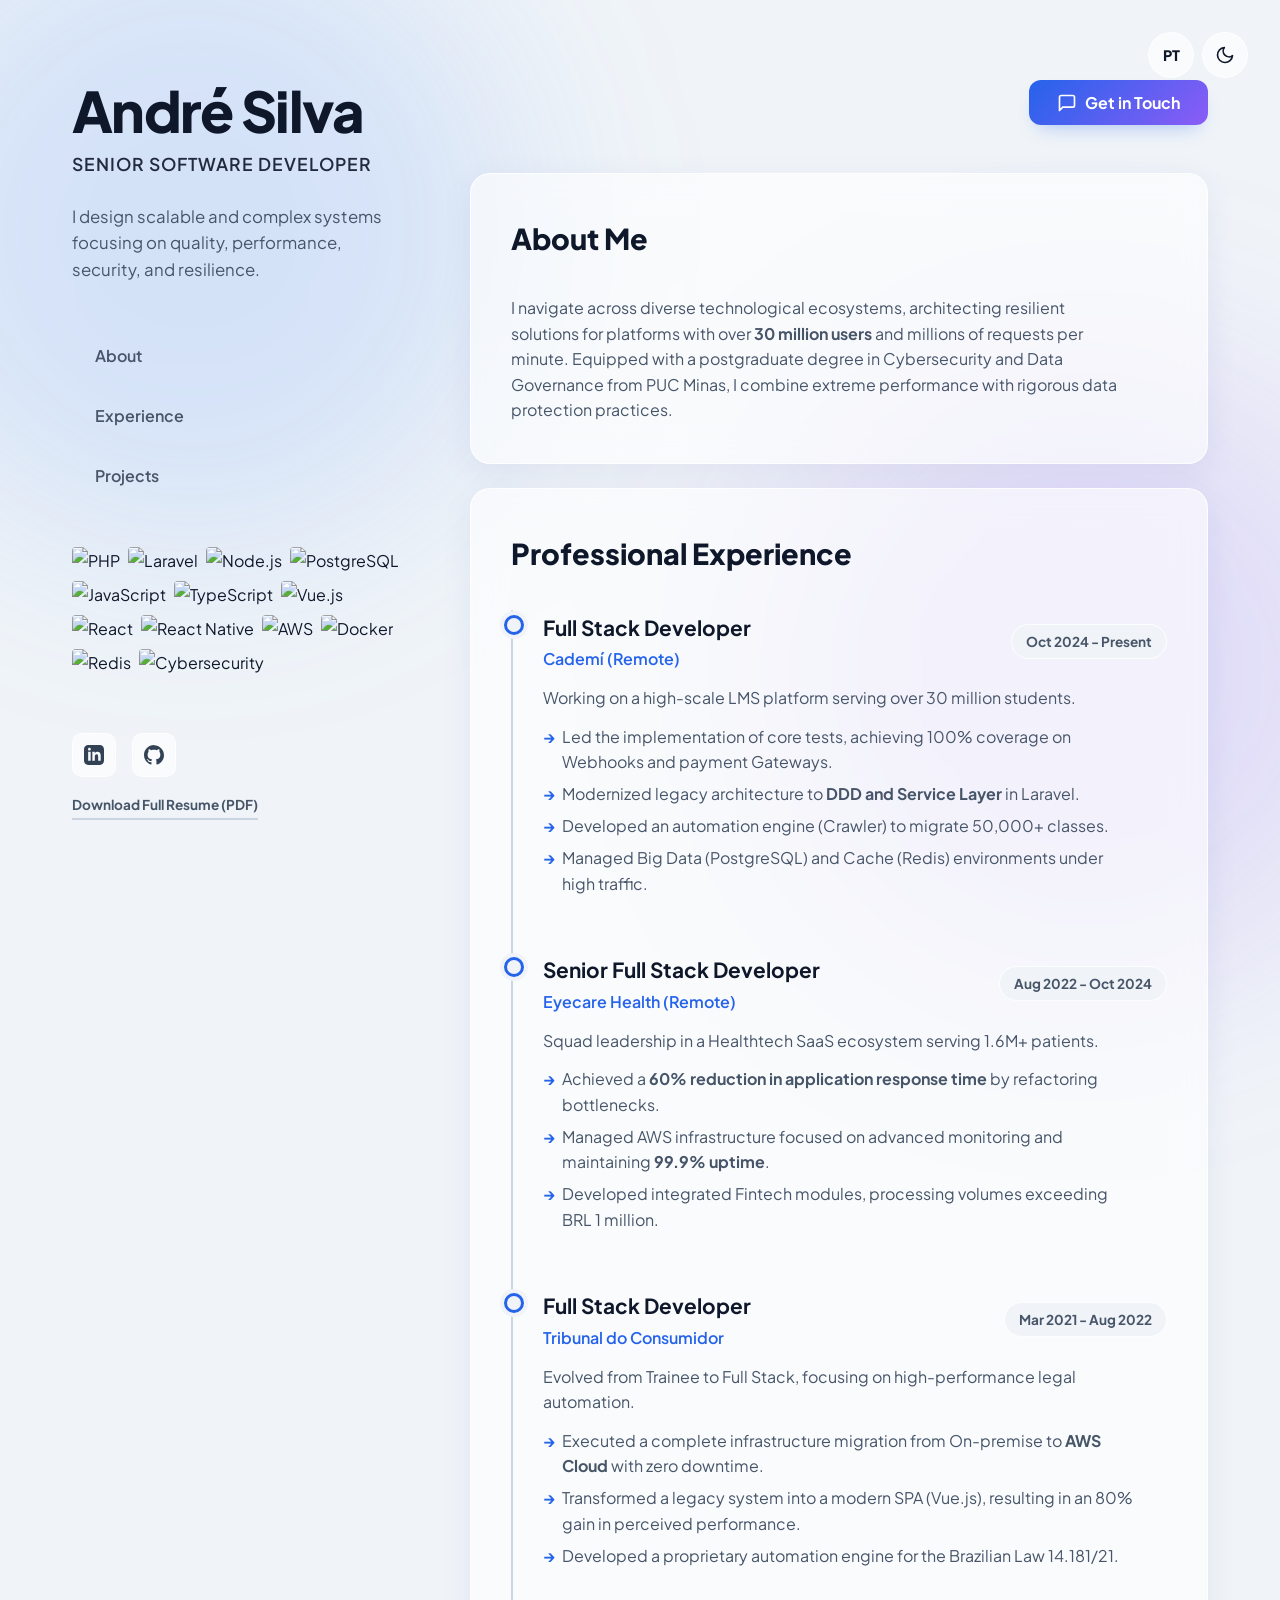
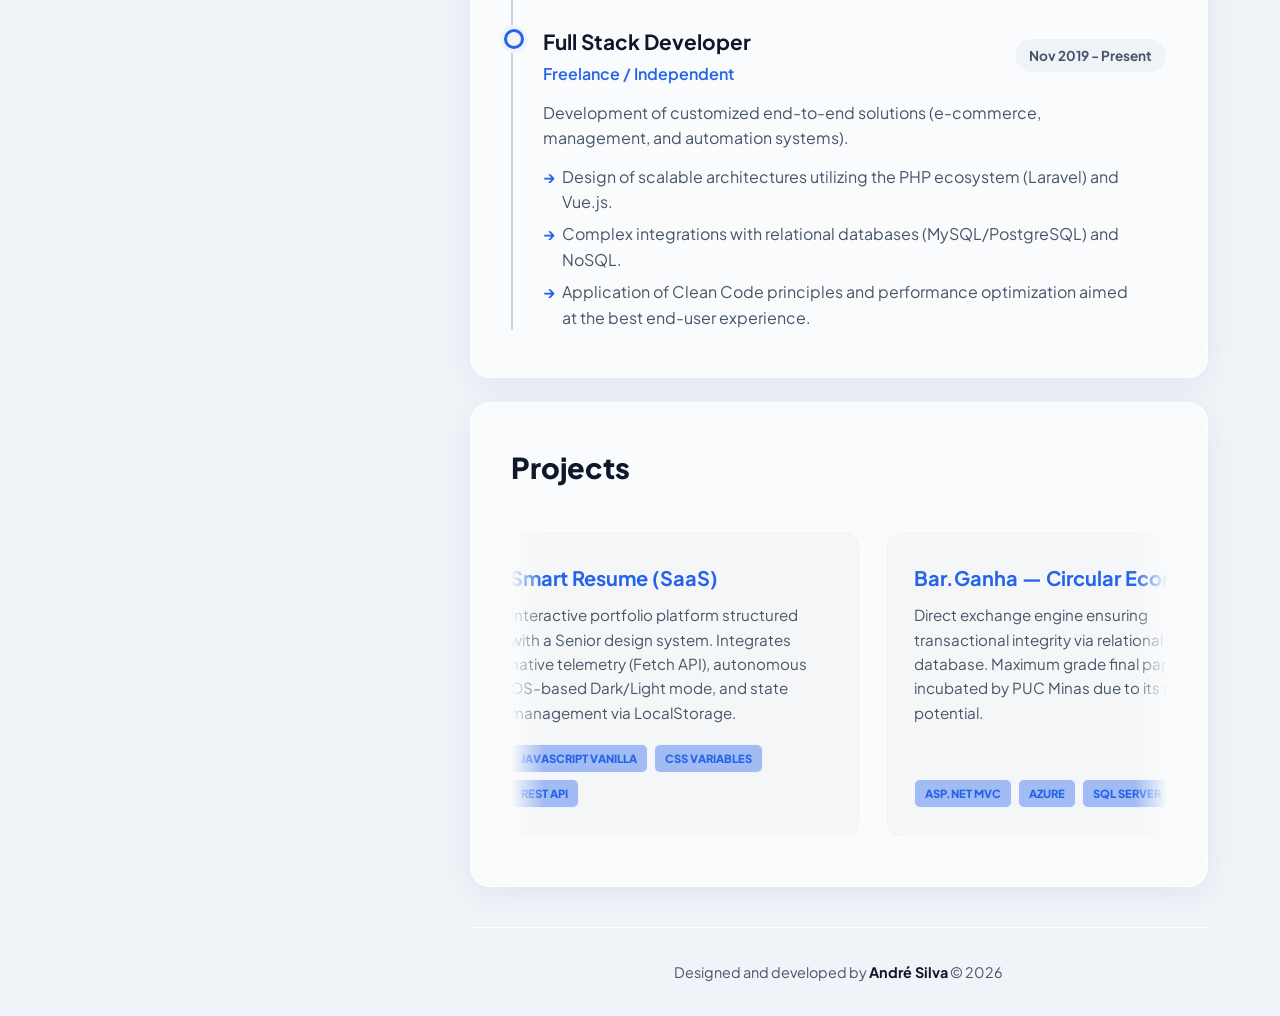
==== en/index.html @ f06012c0 "fix: corrigindo modal para ser mais direto, modificando api e js" ====
<!DOCTYPE html>
<html lang="en">
<head>
    <meta charset="UTF-8">
    <meta name="viewport" content="width=device-width, initial-scale=1.0">
    <title>André Silva | Senior Software Engineer</title>
    
    <script>
        let localTheme = localStorage.getItem('theme');
        let sysTheme = window.matchMedia('(prefers-color-scheme: dark)').matches ? 'dark' : 'light';
        let currentTheme = localTheme || sysTheme;
        document.documentElement.setAttribute('data-theme', currentTheme);
    </script>

    <meta name="theme-color" content="#f0f4f8" media="(prefers-color-scheme: light)">
    <meta name="theme-color" content="#020617" media="(prefers-color-scheme: dark)">
    <meta name="color-scheme" content="light dark">

    <link rel="preconnect" href="https://fonts.googleapis.com">
    <link rel="preconnect" href="https://fonts.gstatic.com" crossorigin>
    <link href="https://fonts.googleapis.com/css2?family=Plus+Jakarta+Sans:wght@400;500;600;700;800&display=swap" rel="stylesheet">
    
    <link rel="stylesheet" href="../style.css"></head>
<body>

    <div class="fixed-actions">
        <a href="../" class="action-btn" title="View in Portuguese">PT</a>
        
        <button class="action-btn theme-toggle" id="theme-toggle" title="Toggle Theme">
            <svg id="icon-sun" style="display: none;" viewBox="0 0 24 24"><circle cx="12" cy="12" r="5"></circle><line x1="12" y1="1" x2="12" y2="3"></line><line x1="12" y1="21" x2="12" y2="23"></line><line x1="4.22" y1="4.22" x2="5.64" y2="5.64"></line><line x1="18.36" y1="18.36" x2="19.78" y2="19.78"></line><line x1="1" y1="12" x2="3" y2="12"></line><line x1="21" y1="12" x2="23" y2="12"></line><line x1="4.22" y1="19.78" x2="5.64" y2="18.36"></line><line x1="18.36" y1="5.64" x2="19.78" y2="4.22"></line></svg>
            <svg id="icon-moon" style="display: none;" viewBox="0 0 24 24"><path d="M21 12.79A9 9 0 1 1 11.21 3 7 7 0 0 0 21 12.79z"></path></svg>
        </button>
    </div>

    <div class="container">
        
        <aside class="sidebar">
            <div>
                <h1 class="hero-title">André Silva</h1>
                <div class="hero-subtitle">Senior Software Developer</div>
                <p class="hero-desc">I design scalable and complex systems focusing on quality, performance, security, and resilience.</p>
                
                <nav class="nav-menu">
                    <ul>
                        <li><a href="#about" class="active">About</a></li>
                        <li><a href="#experience">Experience</a></li>
                        <li><a href="#projects">Projects</a></li>
                    </ul>
                </nav>

                <div class="badges-container">
                    <img src="https://img.shields.io/badge/PHP-777BB4?style=for-the-badge&logo=php&logoColor=white" alt="PHP" />
                    <img src="https://img.shields.io/badge/Laravel-FF2D20?style=for-the-badge&logo=laravel&logoColor=white" alt="Laravel" />
                    <img src="https://img.shields.io/badge/Node.js-339933?style=for-the-badge&logo=nodedotjs&logoColor=white" alt="Node.js" />
                    <img src="https://img.shields.io/badge/PostgreSQL-4169E1?style=for-the-badge&logo=postgresql&logoColor=white" alt="PostgreSQL" />
                    <img src="https://img.shields.io/badge/JavaScript-F7DF1E?style=for-the-badge&logo=javascript&logoColor=black" alt="JavaScript" />
                    <img src="https://img.shields.io/badge/TypeScript-3178C6?style=for-the-badge&logo=typescript&logoColor=white" alt="TypeScript" />
                    <img src="https://img.shields.io/badge/Vue.js-4FC08D?style=for-the-badge&logo=vuedotjs&logoColor=white" alt="Vue.js" />
                    <img src="https://img.shields.io/badge/React-61DAFB?style=for-the-badge&logo=react&logoColor=black" alt="React" />
                    <img src="https://img.shields.io/badge/React_Native-61DAFB?style=for-the-badge&logo=react&logoColor=black" alt="React Native" />
                    <img src="https://img.shields.io/badge/AWS-232F3E?style=for-the-badge&logo=amazon-aws&logoColor=white" alt="AWS" />
                    <img src="https://img.shields.io/badge/Docker-2496ED?style=for-the-badge&logo=docker&logoColor=white" alt="Docker" />
                    <img src="https://img.shields.io/badge/Redis-DC382D?style=for-the-badge&logo=redis&logoColor=white" alt="Redis" />
                    <img src="https://img.shields.io/badge/Cybersecurity-000000?style=for-the-badge&logo=strapi&logoColor=white" alt="Cybersecurity" />
                </div>
            </div>

            <div class="social-container">
                <div class="social-links">
                    <a href="https://linkedin.com/in/andre1753" class="social-btn" target="_blank" title="LinkedIn">
                        <svg viewBox="0 0 24 24"><path d="M19 0h-14c-2.761 0-5 2.239-5 5v14c0 2.761 2.239 5 5 5h14c2.762 0 5-2.239 5-5v-14c0-2.761-2.238-5-5-5zm-11 19h-3v-11h3v11zm-1.5-12.268c-.966 0-1.75-.79-1.75-1.764s.784-1.764 1.75-1.764 1.75.79 1.75 1.764-.783 1.764-1.75 1.764zm13.5 12.268h-3v-5.604c0-3.368-4-3.113-4 0v5.604h-3v-11h3v1.765c1.396-2.586 7-2.777 7 2.476v6.759z"/></svg>
                    </a>
                    <a href="https://github.com/Andre1753" class="social-btn" target="_blank" title="GitHub">
                        <svg viewBox="0 0 24 24"><path d="M12 0c-6.626 0-12 5.373-12 12 0 5.302 3.438 9.8 8.207 11.387.599.111.793-.261.793-.577v-2.234c-3.338.726-4.033-1.416-4.033-1.416-.546-1.387-1.333-1.756-1.333-1.756-1.089-.745.083-.729.083-.729 1.205.084 1.839 1.237 1.839 1.237 1.07 1.834 2.807 1.304 3.492.997.107-.775.418-1.305.76-1.604-2.665-.3-5.466-1.332-5.466-5.93 0-1.31.469-2.381 1.236-3.221-.124-.303-.535-1.524.117-3.176 0 0 1.008-.322 3.3 1.23.96-.267 1.98-.399 3-.405 1.02.006 2.04.138 3 .405 2.28-1.552 3.285-1.23 3.285-1.23.645 1.653.24 2.873.12 3.176.765.84 1.23 1.91 1.23 3.22 0 4.61-2.805 5.625-5.475 5.92.42.36.81 1.096.81 2.22 0 1.606-.015 2.896-.015 3.286 0 .315.21.69.825.57C20.565 22.092 24 17.592 24 12.297c0-6.627-5.373-12-12-12"/></svg>
                    </a>
                </div>
                <a href="#" class="btn-cv-secondary" download>Download Full Resume (PDF)</a>
            </div>
        </aside>

        <main class="main-content">
            
            <div class="top-cta">
                <button class="btn-glow" onclick="openModal()">
                    <svg width="20" height="20" viewBox="0 0 24 24" fill="none" stroke="currentColor" stroke-width="2" stroke-linecap="round" stroke-linejoin="round"><path d="M21 15a2 2 0 0 1-2 2H7l-4 4V5a2 2 0 0 1 2-2h14a2 2 0 0 1 2 2z"></path></svg>
                    <span class="btn-text">Get in Touch</span>
                </button>
            </div>

            <section id="about">
                <div class="glass-panel">
                    <h2 class="section-header">About Me</h2>
                    <p class="job-desc">I navigate across diverse technological ecosystems, architecting resilient solutions for platforms with over <strong>30 million users</strong> and millions of requests per minute. Equipped with a postgraduate degree in Cybersecurity and Data Governance from PUC Minas, I combine extreme performance with rigorous data protection practices.</p>
                </div>
            </section>

            <section id="experience">
                <div class="glass-panel">
                    <h2 class="section-header">Professional Experience</h2>
                    <div class="timeline">
                        <div class="timeline-item">
                            <div class="job-header">
                                <div class="job-title-group">
                                    <div class="job-title">Full Stack Developer</div>
                                    <div class="job-company">Cademí (Remote)</div>
                                </div>
                                <div class="job-date">Oct 2024 - Present</div>
                            </div>
                            <div class="job-desc">
                                Working on a high-scale LMS platform serving over 30 million students.
                                <ul>
                                    <li>Led the implementation of core tests, achieving 100% coverage on Webhooks and payment Gateways.</li>
                                    <li>Modernized legacy architecture to <strong>DDD and Service Layer</strong> in Laravel.</li>
                                    <li>Developed an automation engine (Crawler) to migrate 50,000+ classes.</li>
                                    <li>Managed Big Data (PostgreSQL) and Cache (Redis) environments under high traffic.</li>
                                </ul>
                            </div>
                        </div>

                        <div class="timeline-item">
                            <div class="job-header">
                                <div class="job-title-group">
                                    <div class="job-title">Senior Full Stack Developer</div>
                                    <div class="job-company">Eyecare Health (Remote)</div>
                                </div>
                                <div class="job-date">Aug 2022 - Oct 2024</div>
                            </div>
                            <div class="job-desc">
                                Squad leadership in a Healthtech SaaS ecosystem serving 1.6M+ patients.
                                <ul>
                                    <li>Achieved a <strong>60% reduction in application response time</strong> by refactoring bottlenecks.</li>
                                    <li>Managed AWS infrastructure focused on advanced monitoring and maintaining <strong>99.9% uptime</strong>.</li>
                                    <li>Developed integrated Fintech modules, processing volumes exceeding BRL 1 million.</li>
                                </ul>
                            </div>
                        </div>

                        <div class="timeline-item">
                            <div class="job-header">
                                <div class="job-title-group">
                                    <div class="job-title">Full Stack Developer</div>
                                    <div class="job-company">Tribunal do Consumidor</div>
                                </div>
                                <div class="job-date">Mar 2021 - Aug 2022</div>
                            </div>
                            <div class="job-desc">
                                Evolved from Trainee to Full Stack, focusing on high-performance legal automation.
                                <ul>
                                    <li>Executed a complete infrastructure migration from On-premise to <strong>AWS Cloud</strong> with zero downtime.</li>
                                    <li>Transformed a legacy system into a modern SPA (Vue.js), resulting in an 80% gain in perceived performance.</li>
                                    <li>Developed a proprietary automation engine for the Brazilian Law 14.181/21.</li>
                                </ul>
                            </div>
                        </div>

                        <div class="timeline-item">
                            <div class="job-header">
                                <div class="job-title-group">
                                    <div class="job-title">Full Stack Developer</div>
                                    <div class="job-company">Freelance / Independent</div>
                                </div>
                                <div class="job-date">Nov 2019 - Present</div>
                            </div>
                            <div class="job-desc">
                                Development of customized end-to-end solutions (e-commerce, management, and automation systems).
                                <ul>
                                    <li>Design of scalable architectures utilizing the PHP ecosystem (Laravel) and Vue.js.</li>
                                    <li>Complex integrations with relational databases (MySQL/PostgreSQL) and NoSQL.</li>
                                    <li>Application of Clean Code principles and performance optimization aimed at the best end-user experience.</li>
                                </ul>
                            </div>
                        </div>

                    </div>
                </div>
            </section>

            <section id="projects">
                <div class="glass-panel">
                    <h2 class="section-header">Projects</h2>
                    
                    <div class="carousel-container">
                        <div class="carousel-track">
                            <div class="project-card">
                                <div>
                                    <h3>Smart Resume (SaaS)</h3>
                                    <p>Interactive portfolio platform structured with a Senior design system. Integrates native telemetry (Fetch API), autonomous OS-based Dark/Light mode, and state management via LocalStorage.</p>
                                </div>
                                <div class="project-tags">
                                    <span class="tag">JavaScript Vanilla</span><span class="tag">CSS Variables</span><span class="tag">REST API</span>
                                </div>
                            </div>

                            <div class="project-card">
                                <div>
                                    <h3>Bar.Ganha — Circular Economy</h3>
                                    <p>Direct exchange engine ensuring transactional integrity via relational database. Maximum grade final paper, incubated by PUC Minas due to its market potential.</p>
                                </div>
                                <div class="project-tags">
                                    <span class="tag">ASP.NET MVC</span><span class="tag">Azure</span><span class="tag">SQL Server</span>
                                </div>
                            </div>
                            
                            <div class="project-card">
                                <div>
                                    <h3>CalorieCounter</h3>
                                    <p>Predictive biophysical calculation engine and nutritional management system built strictly on Clean Architecture principles, ensuring total logic decoupling via the Repository Pattern.</p>
                                </div>
                                <div class="project-tags">
                                    <span class="tag">Laravel</span><span class="tag">Vue.js</span><span class="tag">PostgreSQL</span>
                                </div>
                            </div>

                            <div class="project-card">
                                <div>
                                    <h3>FinImprover — Dashboards</h3>
                                    <p>Corporate solution focused on reactivity and low latency. Automates the migration of complex spreadsheet workflows into a centralized database with dynamic financial intelligence chart generation.</p>
                                </div>
                                <div class="project-tags">
                                    <span class="tag">Livewire</span><span class="tag">MySQL</span><span class="tag">Tailwind CSS</span>
                                </div>
                            </div>

                            <div class="project-card">
                                <div>
                                    <h3>Smart Resume (SaaS)</h3>
                                    <p>Interactive portfolio platform structured with a Senior design system. Integrates native telemetry (Fetch API), autonomous OS-based Dark/Light mode, and state management via LocalStorage.</p>
                                </div>
                                <div class="project-tags">
                                    <span class="tag">JavaScript Vanilla</span><span class="tag">CSS Variables</span><span class="tag">REST API</span>
                                </div>
                            </div>

                            <div class="project-card">
                                <div>
                                    <h3>Bar.Ganha — Circular Economy</h3>
                                    <p>Direct exchange engine ensuring transactional integrity via relational database. Maximum grade final paper, incubated by PUC Minas due to its market potential.</p>
                                </div>
                                <div class="project-tags">
                                    <span class="tag">ASP.NET MVC</span><span class="tag">Azure</span><span class="tag">SQL Server</span>
                                </div>
                            </div>
                            
                            <div class="project-card">
                                <div>
                                    <h3>CalorieCounter</h3>
                                    <p>Predictive biophysical calculation engine and nutritional management system built strictly on Clean Architecture principles, ensuring total logic decoupling via the Repository Pattern.</p>
                                </div>
                                <div class="project-tags">
                                    <span class="tag">Laravel</span><span class="tag">Vue.js</span><span class="tag">PostgreSQL</span>
                                </div>
                            </div>

                            <div class="project-card">
                                <div>
                                    <h3>FinImprover — Dashboards</h3>
                                    <p>Corporate solution focused on reactivity and low latency. Automates the migration of complex spreadsheet workflows into a centralized database with dynamic financial intelligence chart generation.</p>
                                </div>
                                <div class="project-tags">
                                    <span class="tag">Livewire</span><span class="tag">MySQL</span><span class="tag">Tailwind CSS</span>
                                </div>
                            </div>
                        </div>
                    </div>
                </div>
            </section>

            <footer class="site-footer">
                <p>Designed and developed by <strong>André Silva</strong> &copy; <span id="year"></span></p>
            </footer>

        </main>
    </div>

    <div id="contact-modal" class="modal">
        <div class="modal-content">
            <span class="close-btn" onclick="closeModal()">&times;</span>
            <div id="visit-form-container">
                <div id="visit-form">
                    <p class="form-title">Get in Touch</p>
                    <p style="text-align: center; color: var(--text-muted); font-size: 0.95rem; margin-top: -15px; margin-bottom: 25px;">Tell me about your project or the role you are looking to fill.</p>
                    <div class="form-group">
                        <label for="visitor-name">Name</label>
                        <input type="text" id="visitor-name" placeholder="e.g., John Doe" required>
                    </div>
                    <div class="form-group">
                        <label for="visitor-email">Email</label>
                        <input type="email" id="visitor-email" placeholder="john@company.com" required>
                    </div>
                    <div class="form-group">
                        <label for="visitor-message">Message</label>
                        <textarea id="visitor-message" rows="4" placeholder="How can I help you?" required></textarea>
                    </div>
                    <button class="btn-glow" style="width: 100%; justify-content: center; margin-top: 10px;" onclick="enviarMensagem()">Send Message</button>
                </div>
                <div id="form-message" style="display: none; text-align: center; color: var(--primary); font-weight: 800; margin-top: 2rem; font-size: 1.2rem;">
                    <h3>Message Sent!</h3>
                    <p style="font-weight: 500; color: var(--text-muted); font-size: 1rem; margin-top: 0.5rem;">I've received your message and will get back to you shortly.</p>
                </div>
            </div>
        </div>
    </div>

    <script src="../app.js" defer></script>
</body>
</html>
---- style.css ----
/* =========================================
    VARIÁVEIS DE TEMA E CSS GERAL
    ========================================= */
:root {
    --bg-base: #f0f4f8; --bg-blob-1: rgba(59, 130, 246, 0.15); --bg-blob-2: rgba(139, 92, 246, 0.15); 
    --card-bg: rgba(255, 255, 255, 0.6); --card-border: rgba(255, 255, 255, 0.8);
    --card-shadow: 0 8px 32px rgba(31, 38, 135, 0.07); --text-main: #0f172a; --text-muted: #475569;
    --primary: #2563eb; --primary-glow: rgba(37, 99, 235, 0.4); --accent: #8b5cf6;
    --timeline-line: #cbd5e1; --icon-fill: #334155; --modal-overlay: rgba(15, 23, 42, 0.6); 
    --modal-surface: #ffffff; --input-bg: #f8fafc; 
}
[data-theme="dark"] {
    --bg-base: #020617; --bg-blob-1: rgba(37, 99, 235, 0.15); --bg-blob-2: rgba(139, 92, 246, 0.1);
    --card-bg: rgba(30, 41, 59, 0.5); --card-border: rgba(255, 255, 255, 0.05);
    --card-shadow: 0 8px 32px rgba(0, 0, 0, 0.4); --text-main: #f8fafc; --text-muted: #94a3b8;
    --primary: #3b82f6; --primary-glow: rgba(59, 130, 246, 0.5); --accent: #a855f7;
    --timeline-line: #334155; --icon-fill: #cbd5e1; --modal-overlay: rgba(0, 0, 0, 0.8);
    --modal-surface: #0f172a; --input-bg: rgba(255, 255, 255, 0.05);
}
* { margin: 0; padding: 0; box-sizing: border-box; font-family: 'Plus Jakarta Sans', sans-serif; scroll-behavior: smooth; }
body { background-color: var(--bg-base); color: var(--text-main); line-height: 1.7; overflow-x: hidden; position: relative; transition: background-color 0.4s ease, color 0.4s ease; }
body::before, body::after { content: ''; position: fixed; border-radius: 50%; filter: blur(100px); z-index: -1; transition: background-color 0.4s ease; }
body::before { top: -10%; left: -10%; width: 50vw; height: 50vw; background: var(--bg-blob-1); }
body::after { bottom: -10%; right: -10%; width: 50vw; height: 50vw; background: var(--bg-blob-2); }
.container { max-width: 1200px; margin: 0 auto; padding: 0 2rem; display: flex; gap: 4rem; position: relative; z-index: 1; }

/* --- BOTÕES MELHORADOS --- */
.fixed-actions { position: fixed; top: 2rem; right: 2rem; display: flex; align-items: center; gap: 0.5rem; z-index: 100; }
.action-btn { background: var(--card-bg); border: 1px solid var(--card-border); border-radius: 50%; width: 46px; height: 46px; display: flex; align-items: center; justify-content: center; cursor: pointer; color: var(--text-main); backdrop-filter: blur(10px); transition: all 0.3s cubic-bezier(0.4, 0, 0.2, 1); text-decoration: none; font-weight: 800; font-size: 0.9rem; }
.action-btn:hover { border-color: var(--primary); color: var(--primary); transform: scale(1.1) translateY(-2px); }
.action-btn:active { transform: scale(0.95); }
.action-btn:focus-visible { outline: 2px solid var(--primary); outline-offset: 2px; }
.action-btn svg { width: 20px; height: 20px; fill: none; stroke: currentColor; stroke-width: 2; stroke-linecap: round; stroke-linejoin: round; }

.btn-glow { background: linear-gradient(135deg, var(--primary), var(--accent)); color: white; border: none; padding: 12px 28px; border-radius: 12px; font-weight: 700; font-size: 1rem; cursor: pointer; transition: all 0.3s cubic-bezier(0.4, 0, 0.2, 1); box-shadow: 0 10px 20px -10px var(--primary-glow); display: inline-flex; align-items: center; justify-content: center; gap: 8px; }
.btn-glow:hover { transform: translateY(-3px) scale(1.02); box-shadow: 0 15px 25px -8px var(--primary-glow); }
.btn-glow:active { transform: translateY(0) scale(0.98); box-shadow: 0 5px 10px -5px var(--primary-glow); }
.btn-glow:focus-visible { outline: 3px solid var(--accent); outline-offset: 3px; }

.social-btn { display: flex; align-items: center; justify-content: center; width: 44px; height: 44px; background: var(--card-bg); border: 1px solid var(--card-border); border-radius: 10px; color: var(--text-main); font-weight: 600; text-decoration: none; backdrop-filter: blur(10px); transition: all 0.3s cubic-bezier(0.4, 0, 0.2, 1); }
.social-btn svg { width: 20px; height: 20px; fill: var(--icon-fill); transition: 0.3s; }
.social-btn:hover { border-color: var(--primary); transform: translateY(-4px); box-shadow: 0 8px 15px rgba(0,0,0,0.1); }
.social-btn:hover svg { fill: var(--primary); }
.social-btn:active { transform: translateY(-1px); }
.social-btn:focus-visible { outline: 2px solid var(--primary); outline-offset: 2px; }

.btn-cv-secondary { text-decoration: none; font-size: 0.85rem; font-weight: 700; color: var(--text-muted); border-bottom: 2px solid var(--timeline-line); padding-bottom: 2px; transition: all 0.3s ease; align-self: flex-start; }
.btn-cv-secondary:hover { color: var(--text-main); border-color: var(--primary); }
.btn-cv-secondary:focus-visible { outline: 2px solid var(--primary); outline-offset: 4px; border-radius: 2px; }

/* --- SIDEBAR & NAV --- */
.sidebar { position: sticky; top: 0; width: 40%; height: 100vh; display: flex; flex-direction: column; justify-content: space-between; padding: 5rem 0; }
.hero-title { font-size: 3.5rem; font-weight: 800; line-height: 1.1; margin-bottom: 0.5rem; color: var(--text-main); letter-spacing: -0.03em; }
.hero-subtitle { font-size: 1.1rem; font-weight: 600; color: var(--text-main); margin-bottom: 1.5rem; letter-spacing: 1px; text-transform: uppercase; opacity: 0.9; }
.hero-desc { color: var(--text-muted); font-size: 1.05rem; line-height: 1.6; margin-bottom: 2rem; }

.nav-menu ul { list-style: none; padding: 0; margin: 3rem 0; }
.nav-menu li { margin-bottom: 0.8rem; }
.nav-menu a { display: block; text-decoration: none; color: var(--text-muted); font-weight: 600; font-size: 1rem; padding: 10px 20px; border-radius: 10px; transition: 0.3s; border-left: 3px solid transparent; }
.nav-menu a:hover { color: var(--text-main); background: rgba(255,255,255, 0.03); }
.nav-menu a.active { color: var(--primary); border-left-color: var(--primary); background: rgba(37, 99, 235, 0.05); }
[data-theme="light"] .nav-menu a:hover { background: rgba(0,0,0,0.02); }
[data-theme="light"] .nav-menu a.active { background: rgba(37, 99, 235, 0.03); }

.badges-container { display: flex; flex-wrap: wrap; justify-content: flex-start; gap: 8px; margin-bottom: 3rem; }
.badges-container img { border-radius: 4px; height: 26px; }

.social-container { display: flex; flex-direction: column; gap: 1rem; margin-top: auto; }
.social-links { display: flex; gap: 1rem; flex-wrap: wrap; }

/* --- CONTEÚDO PRINCIPAL --- */
.main-content { width: 65%; padding: 5rem 0 2rem 0; display: flex; flex-direction: column; gap: 1.5rem; }
.top-cta { display: flex; justify-content: flex-end; margin-bottom: 1.5rem; } /* Ajuste de espaçamento feito aqui */
.glass-panel { background: var(--card-bg); backdrop-filter: blur(16px); -webkit-backdrop-filter: blur(16px); border: 1px solid var(--card-border); border-radius: 20px; box-shadow: var(--card-shadow); padding: 2.5rem; transition: background-color 0.4s ease, border-color 0.4s ease; }
.section-header { font-size: 1.8rem; font-weight: 800; margin-bottom: 2rem; color: var(--text-main); }

/* --- TIMELINE --- */
.timeline { position: relative; padding-left: 2rem; }
.timeline::before { content: ''; position: absolute; left: 0; top: 0; bottom: 0; width: 2px; background: var(--timeline-line); border-radius: 2px; }
.timeline-item { position: relative; margin-bottom: 3.5rem; }
.timeline-item:last-child { margin-bottom: 0; }
.timeline-item::before { content: ''; position: absolute; left: -2.4rem; top: 0.3rem; width: 14px; height: 14px; background: var(--bg-base); border: 3px solid var(--primary); border-radius: 50%; box-shadow: 0 0 0 4px var(--bg-base); transition: 0.3s; z-index: 2; }
.timeline-item:hover::before { background: var(--primary); box-shadow: 0 0 15px var(--primary-glow); }
.job-header { display: flex; justify-content: space-between; align-items: center; margin-bottom: 0.8rem; flex-wrap: wrap; gap: 1rem; }
.job-title-group { display: flex; flex-direction: column; }
.job-title { font-size: 1.3rem; font-weight: 700; color: var(--text-main); }
.job-company { color: var(--primary); font-weight: 600; font-size: 1rem; }
.job-date { font-size: 0.85rem; font-weight: 700; color: var(--text-muted); background: var(--bg-base); padding: 5px 14px; border-radius: 30px; border: 1px solid var(--card-border); transition: background-color 0.4s ease; }
.job-desc { color: var(--text-muted); margin-top: 0.5rem; line-height: 1.6; max-width: 95%; }
.job-desc ul { margin-top: 0.8rem; list-style: none; }
.job-desc li { position: relative; padding-left: 1.2rem; margin-bottom: 0.4rem; }
.job-desc li::before { content: '→'; position: absolute; left: 0; color: var(--primary); font-weight: bold; }

/* --- CARROSSEL (DESKTOP) --- */
.carousel-container { 
    width: 100%; 
    overflow-x: auto; /* Permite scroll via JS */
    position: relative; 
    padding: 0.5rem 0; 
    scrollbar-width: none; 
    -ms-overflow-style: none;
    /* Máscara de fade mantida no desktop */
    mask-image: linear-gradient(to right, transparent, black 5%, black 95%, transparent); 
    -webkit-mask-image: linear-gradient(to right, transparent, black 5%, black 95%, transparent); 
}
.carousel-container::-webkit-scrollbar { display: none; }
.carousel-track { display: flex; gap: 1.5rem; width: max-content; }
.project-card { width: 380px; flex-shrink: 0; padding: 1.8rem; border-radius: 16px; background: rgba(0,0,0,0.02); border: 1px solid var(--card-border); transition: 0.3s; display: flex; flex-direction: column; justify-content: space-between; }
[data-theme="dark"] .project-card { background: rgba(255,255,255,0.03); }
.project-card:hover { border-color: var(--primary); box-shadow: var(--card-shadow); }
.project-card h3 { font-size: 1.25rem; font-weight: 700; color: var(--primary); margin-bottom: 0.5rem; }
.project-card p { font-size: 0.95rem; color: var(--text-muted); margin-bottom: 1.2rem; line-height: 1.6; }
.project-tags { display: flex; flex-wrap: wrap; gap: 6px; }
.tag { font-size: 0.7rem; font-weight: 800; text-transform: uppercase; background: var(--primary-glow); color: var(--primary); padding: 4px 10px; border-radius: 6px; border: 1px solid var(--card-border); }

/* --- FOOTER & MODAL --- */
.site-footer { margin-top: 1rem; padding-top: 2rem; border-top: 1px solid var(--card-border); text-align: center; color: var(--text-muted); font-size: 0.9rem; }
.site-footer strong { color: var(--text-main); }
.footer-sub { font-size: 0.8rem; margin-top: 0.5rem; opacity: 0.8; }

.modal { display: none; position: fixed; z-index: 1000; inset: 0; background: var(--modal-overlay); backdrop-filter: blur(8px); align-items: center; justify-content: center; transition: background 0.4s; }
.modal-content { background: var(--modal-surface); border: 1px solid var(--card-border); padding: 2.5rem; border-radius: 24px; width: 90%; max-width: 450px; box-shadow: var(--card-shadow); position: relative; max-height: 90vh; overflow-y: auto; transition: background 0.4s ease; }
.close-btn { position: absolute; top: 20px; right: 24px; font-size: 1.5rem; cursor: pointer; color: var(--text-muted); transition: 0.2s; }
.close-btn:hover { color: var(--text-main); transform: scale(1.1); }
.form-title { text-align: center; font-weight: 800; font-size: 1.3rem; margin-bottom: 1.5rem; color: var(--text-main); }
.form-group { margin-bottom: 1.2rem; }
label { display: block; margin-bottom: 0.4rem; font-size: 0.85rem; font-weight: 700; color: var(--text-main); }
input { width: 100%; padding: 14px; background: var(--input-bg); border: 1px solid var(--timeline-line); color: var(--text-main); border-radius: 12px; font-size: 1rem; transition: 0.3s; }
input:focus { outline: none; border-color: var(--primary); box-shadow: 0 0 0 4px var(--primary-glow); background: transparent; }
.optional { font-weight: 400; color: var(--text-muted); font-size: 0.75rem; }

/* =========================================
    MODO MOBILE (RESPONSIVIDADE)
    ========================================= */
@media (max-width: 968px) {
    .container { flex-direction: column; gap: 2rem; padding: 1.5rem; }
    .fixed-actions { position: absolute; top: 1.5rem; right: 1.5rem; }
    .sidebar { position: relative; width: 100%; height: auto; padding: 5rem 0 1rem 0; }
    .sidebar .hero-desc, .sidebar .btn-cv-secondary { text-align: left;}
    .badges-container { justify-content: flex-start; margin-bottom: 1.5rem; }
    .nav-menu { display: none; }
    .main-content { width: 100%; padding: 1rem 0; gap: 2rem; }
    
    /* Top CTA ajustado para Mobile */
    .top-cta { 
        display: flex; 
        justify-content: center; 
        width: 100%;
        margin-bottom: 2rem;
    }
    .top-cta .btn-glow {
        width: 100%;
        justify-content: center;
    }

    .hero-title { font-size: 2.8rem; }
    .job-header { align-items: flex-start; flex-direction: column; gap: 0.5rem; }
    .job-desc { max-width: 100%; }
    
    /* Transformando o Carrossel em Lista Vertical */
    .carousel-container {
        overflow: visible; 
        mask-image: none; 
        -webkit-mask-image: none;
        padding: 0;
    }
    .carousel-track {
        flex-direction: column; 
        width: 100%; 
        gap: 1.5rem; 
    }
    .project-card {
        width: 100%; 
    }
}

input, textarea { 
    width: 100%; 
    padding: 14px; 
    background: var(--input-bg); 
    border: 1px solid var(--timeline-line); 
    color: var(--text-main); 
    border-radius: 12px; 
    font-size: 1rem; 
    transition: 0.3s; 
    font-family: inherit; /* Garante que use a Plus Jakarta Sans */
}

input:focus, textarea:focus { 
    outline: none; 
    border-color: var(--primary); 
    box-shadow: 0 0 0 4px var(--primary-glow); 
    background: transparent; 
}

textarea {
    resize: vertical; /* Impede o usuário de quebrar o layout horizontalmente */
    min-height: 120px;
}
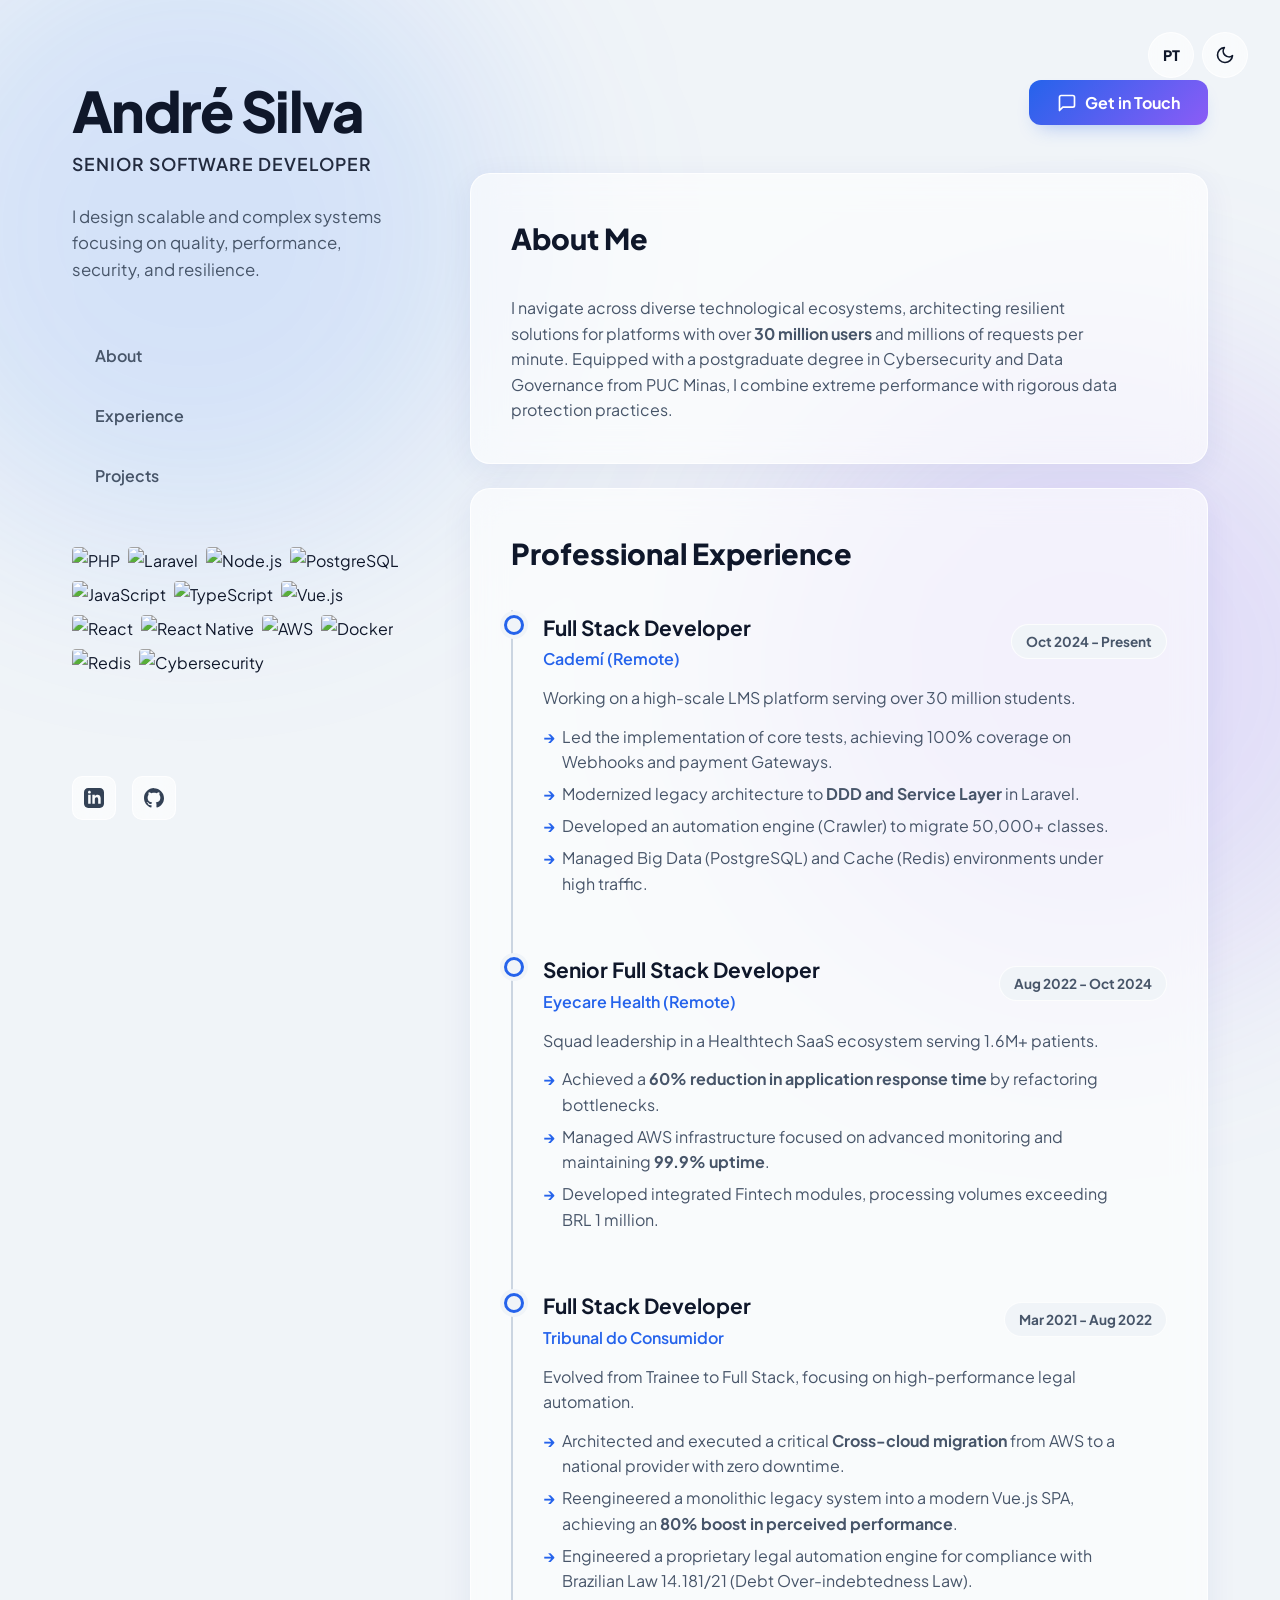
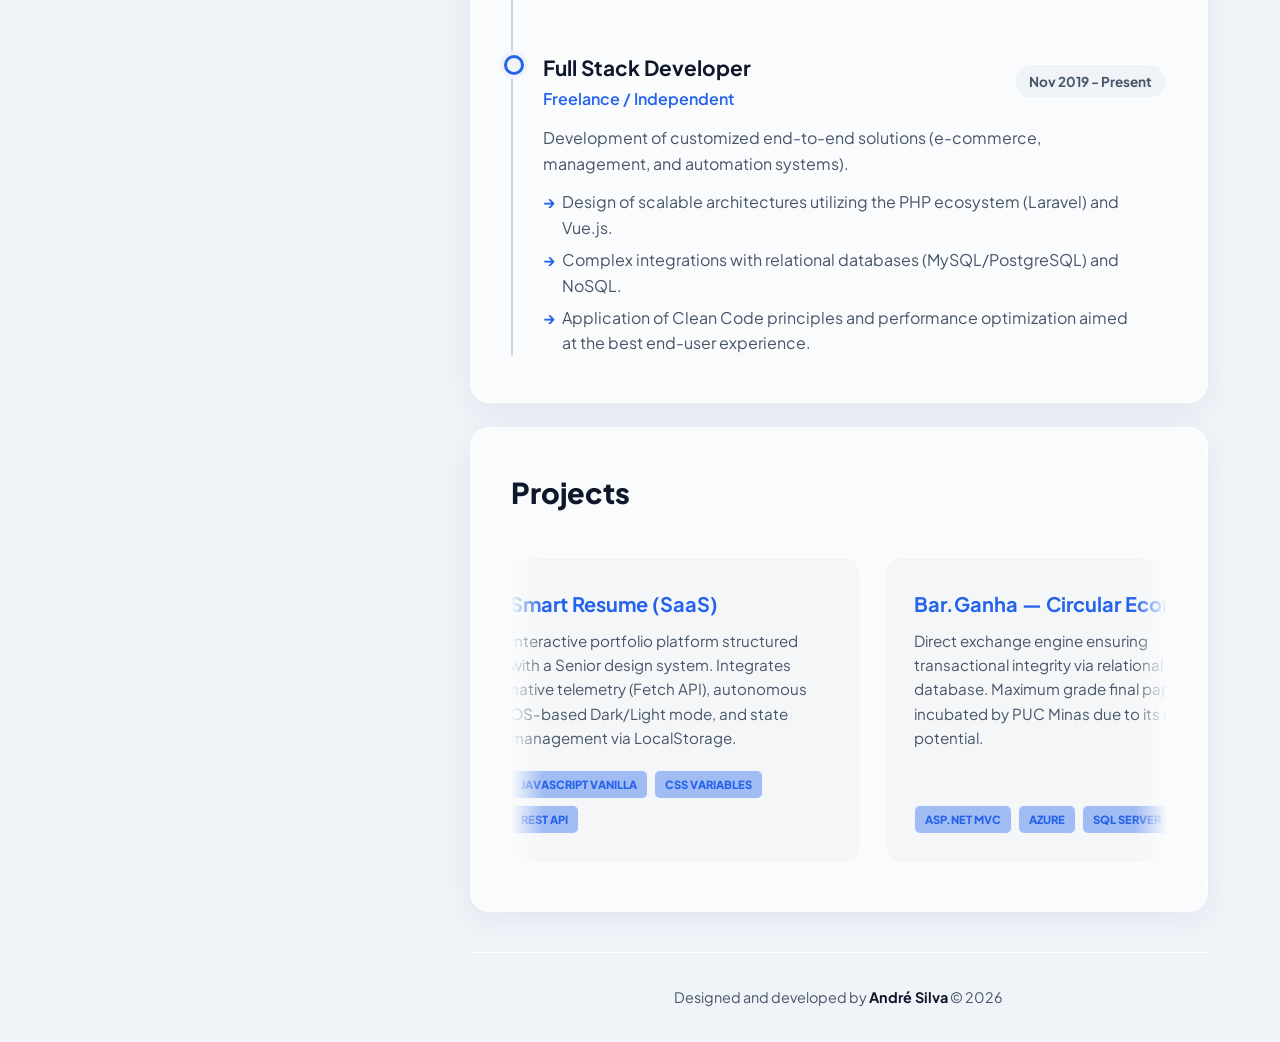
==== commit 5873f096: "fix: melhorando descrição" ====
--- a/en/index.html
+++ b/en/index.html
@@ -74,7 +74,6 @@
                         <svg viewBox="0 0 24 24"><path d="M12 0c-6.626 0-12 5.373-12 12 0 5.302 3.438 9.8 8.207 11.387.599.111.793-.261.793-.577v-2.234c-3.338.726-4.033-1.416-4.033-1.416-.546-1.387-1.333-1.756-1.333-1.756-1.089-.745.083-.729.083-.729 1.205.084 1.839 1.237 1.839 1.237 1.07 1.834 2.807 1.304 3.492.997.107-.775.418-1.305.76-1.604-2.665-.3-5.466-1.332-5.466-5.93 0-1.31.469-2.381 1.236-3.221-.124-.303-.535-1.524.117-3.176 0 0 1.008-.322 3.3 1.23.96-.267 1.98-.399 3-.405 1.02.006 2.04.138 3 .405 2.28-1.552 3.285-1.23 3.285-1.23.645 1.653.24 2.873.12 3.176.765.84 1.23 1.91 1.23 3.22 0 4.61-2.805 5.625-5.475 5.92.42.36.81 1.096.81 2.22 0 1.606-.015 2.896-.015 3.286 0 .315.21.69.825.57C20.565 22.092 24 17.592 24 12.297c0-6.627-5.373-12-12-12"/></svg>
                     </a>
                 </div>
-                <a href="#" class="btn-cv-secondary" download>Download Full Resume (PDF)</a>
             </div>
         </aside>
 
@@ -146,9 +145,9 @@
                             <div class="job-desc">
                                 Evolved from Trainee to Full Stack, focusing on high-performance legal automation.
                                 <ul>
-                                    <li>Executed a complete infrastructure migration from On-premise to <strong>AWS Cloud</strong> with zero downtime.</li>
-                                    <li>Transformed a legacy system into a modern SPA (Vue.js), resulting in an 80% gain in perceived performance.</li>
-                                    <li>Developed a proprietary automation engine for the Brazilian Law 14.181/21.</li>
+                                    <li>Architected and executed a critical <strong>Cross-cloud migration</strong> from AWS to a national provider with zero downtime.</li>
+                                    <li>Reengineered a monolithic legacy system into a modern Vue.js SPA, achieving an <strong>80% boost in perceived performance</strong>.</li>
+                                    <li>Engineered a proprietary legal automation engine for compliance with Brazilian Law 14.181/21 (Debt Over-indebtedness Law).</li>                                
                                 </ul>
                             </div>
                         </div>
@@ -257,7 +256,7 @@
                                     <p>Corporate solution focused on reactivity and low latency. Automates the migration of complex spreadsheet workflows into a centralized database with dynamic financial intelligence chart generation.</p>
                                 </div>
                                 <div class="project-tags">
-                                    <span class="tag">Livewire</span><span class="tag">MySQL</span><span class="tag">Tailwind CSS</span>
+                                    <span class="tag">Laravel</span><span class="tag">Livewire</span><span class="tag">MySQL</span>
                                 </div>
                             </div>
                         </div>
--- a/style.css
+++ b/style.css
@@ -196,4 +196,10 @@
 textarea {
     resize: vertical; /* Impede o usuário de quebrar o layout horizontalmente */
     min-height: 120px;
+}
+
+.btn-cv-secondary:hover {
+    color: var(--primary); /* Faz o texto brilhar na cor do seu tema */
+    border-color: var(--primary);
+    transform: translateX(5px); /* Um leve deslocamento para a direita ao passar o mouse */
 }
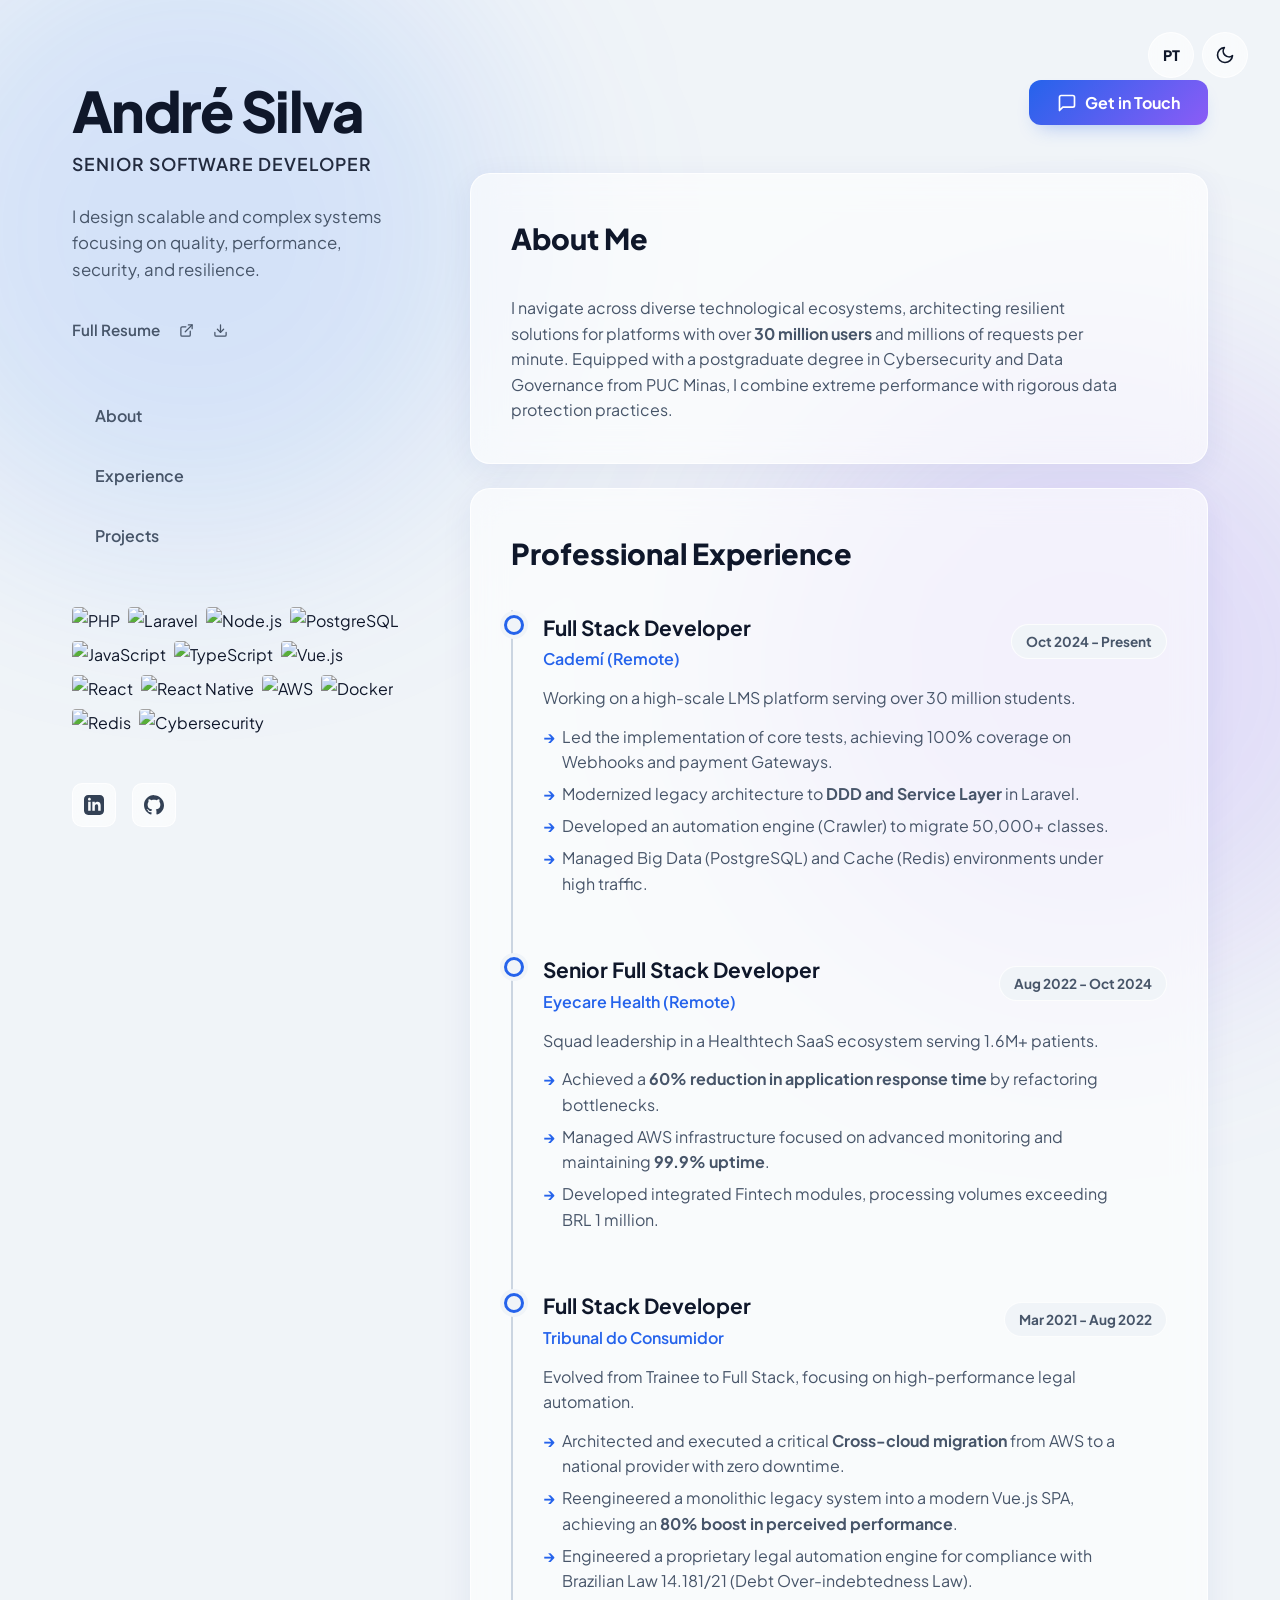
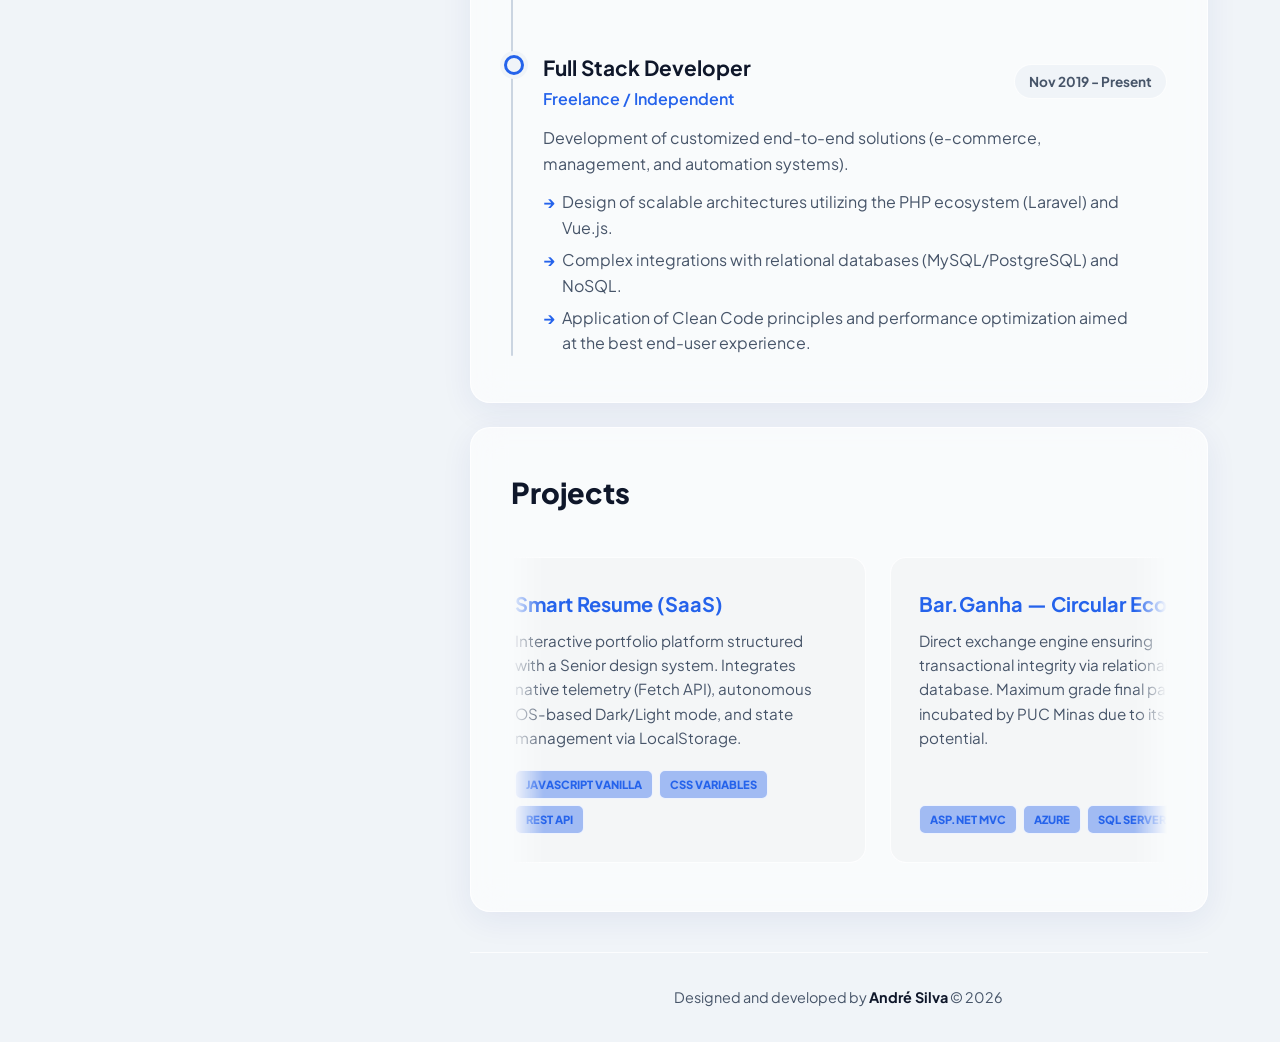
==== commit aaa83b81: "feat: add botao curriculo" ====
--- a/en/index.html
+++ b/en/index.html
@@ -40,6 +40,28 @@
                 <div class="hero-subtitle">Senior Software Developer</div>
                 <p class="hero-desc">I design scalable and complex systems focusing on quality, performance, security, and resilience.</p>
                 
+                <div class="cv-action-group" style="display: flex; align-items: center; gap: 8px;">
+                    <span style="font-size: 0.95rem; font-weight: 600; color: var(--text-muted);">Full Resume</span>
+                    
+                    <div style="display: flex; gap: 6px; margin-left: 4px;">
+                        <a href="https://docs.google.com/document/d/1E7lrTPY4NHcKf4jUF34Z9VyZpuNGYJ7DZqdQ0Kn_sA4/preview" target="_blank" rel="noopener noreferrer" class="cv-icon-btn" title="Visualizar no Navegador">
+                            <svg viewBox="0 0 24 24" fill="none" stroke="currentColor" stroke-width="2" stroke-linecap="round" stroke-linejoin="round">
+                                <path d="M18 13v6a2 2 0 0 1-2 2H5a2 2 0 0 1-2-2V8a2 2 0 0 1 2-2h6"></path>
+                                <polyline points="15 3 21 3 21 9"></polyline>
+                                <line x1="10" y1="14" x2="21" y2="3"></line>
+                            </svg>
+                        </a>
+
+                        <a href="https://docs.google.com/document/d/1E7lrTPY4NHcKf4jUF34Z9VyZpuNGYJ7DZqdQ0Kn_sA4/export?format=pdf" class="cv-icon-btn" title="Baixar PDF">
+                            <svg viewBox="0 0 24 24" fill="none" stroke="currentColor" stroke-width="2" stroke-linecap="round" stroke-linejoin="round">
+                                <path d="M21 15v4a2 2 0 0 1-2 2H5a2 2 0 0 1-2-2v-4"></path>
+                                <polyline points="7 10 12 15 17 10"></polyline>
+                                <line x1="12" y1="15" x2="12" y2="3"></line>
+                            </svg>
+                        </a>
+                    </div>
+                </div>
+
                 <nav class="nav-menu">
                     <ul>
                         <li><a href="#about" class="active">About</a></li>
--- a/style.css
+++ b/style.css
@@ -202,4 +202,37 @@
     color: var(--primary); /* Faz o texto brilhar na cor do seu tema */
     border-color: var(--primary);
     transform: translateX(5px); /* Um leve deslocamento para a direita ao passar o mouse */
+}
+
+.cv-icon-btn {
+    display: flex;
+    align-items: center;
+    justify-content: center;
+    width: 28px; /* Reduzido (antes era 36px) */
+    height: 28px; /* Reduzido */
+    border-radius: 6px;
+    background: transparent; /* Removemos o fundo cinza para ficar mais "limpo" */
+    color: var(--text-muted);
+    transition: all 0.3s cubic-bezier(0.4, 0, 0.2, 1);
+}
+
+.cv-icon-btn svg {
+    width: 15px; /* Ícone mais delicado */
+    height: 15px;
+    transition: transform 0.3s ease;
+}
+
+.cv-icon-btn:hover {
+    color: var(--primary); /* Mantém a cor primária no texto e ícone */
+    
+    /* MODIFICAÇÃO: Um fundo mais presente e uma borda sutil no hover */
+    background: var(--bg-blob-1); /* Um roxo/azul muito claro de fundo */
+    border: 1px solid var(--primary-glow); /* Uma borda sutil brilhante */
+    
+    transform: translateY(-3px) scale(1.05); /* Sobe um pouco mais e aumenta levemente */
+    box-shadow: 0 5px 15px rgba(37, 99, 235, 0.1); /* Sombra suave na cor primária */
+}
+
+.cv-icon-btn:active {
+    transform: translateY(0);
 }
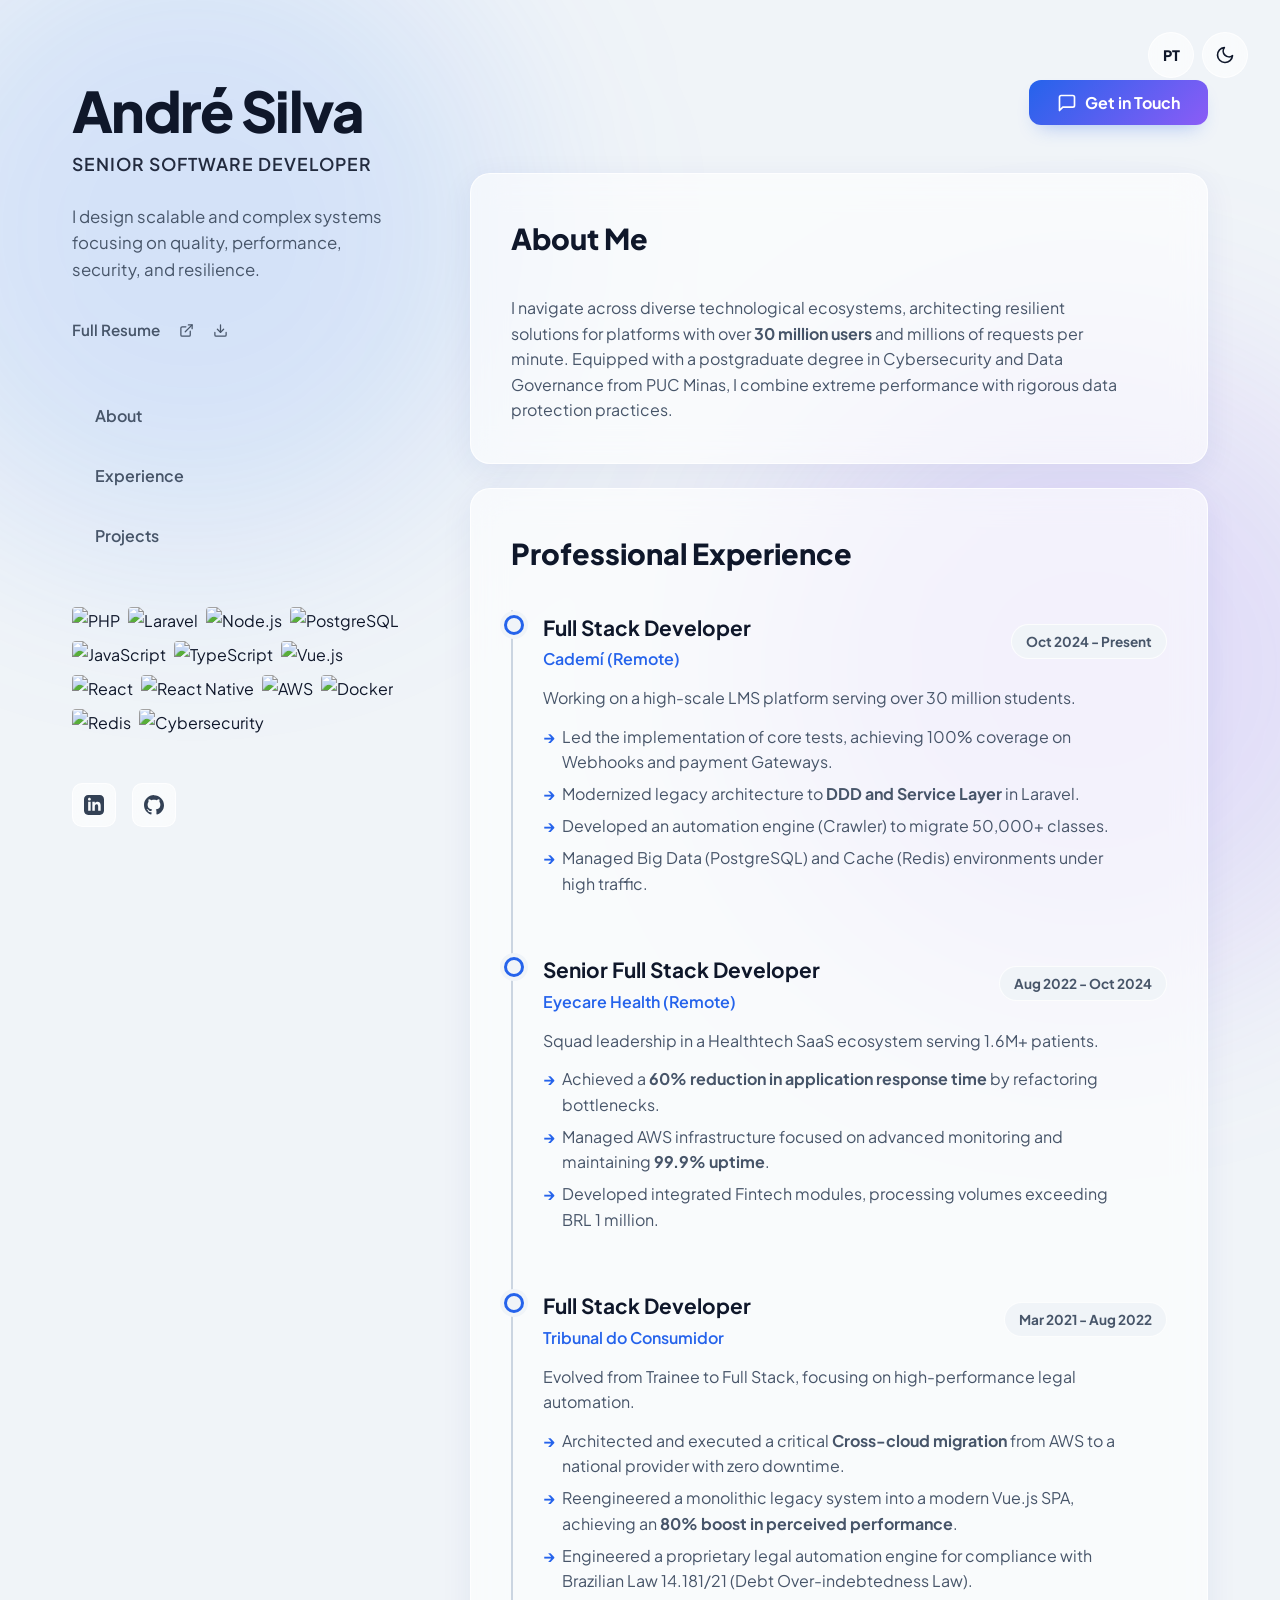
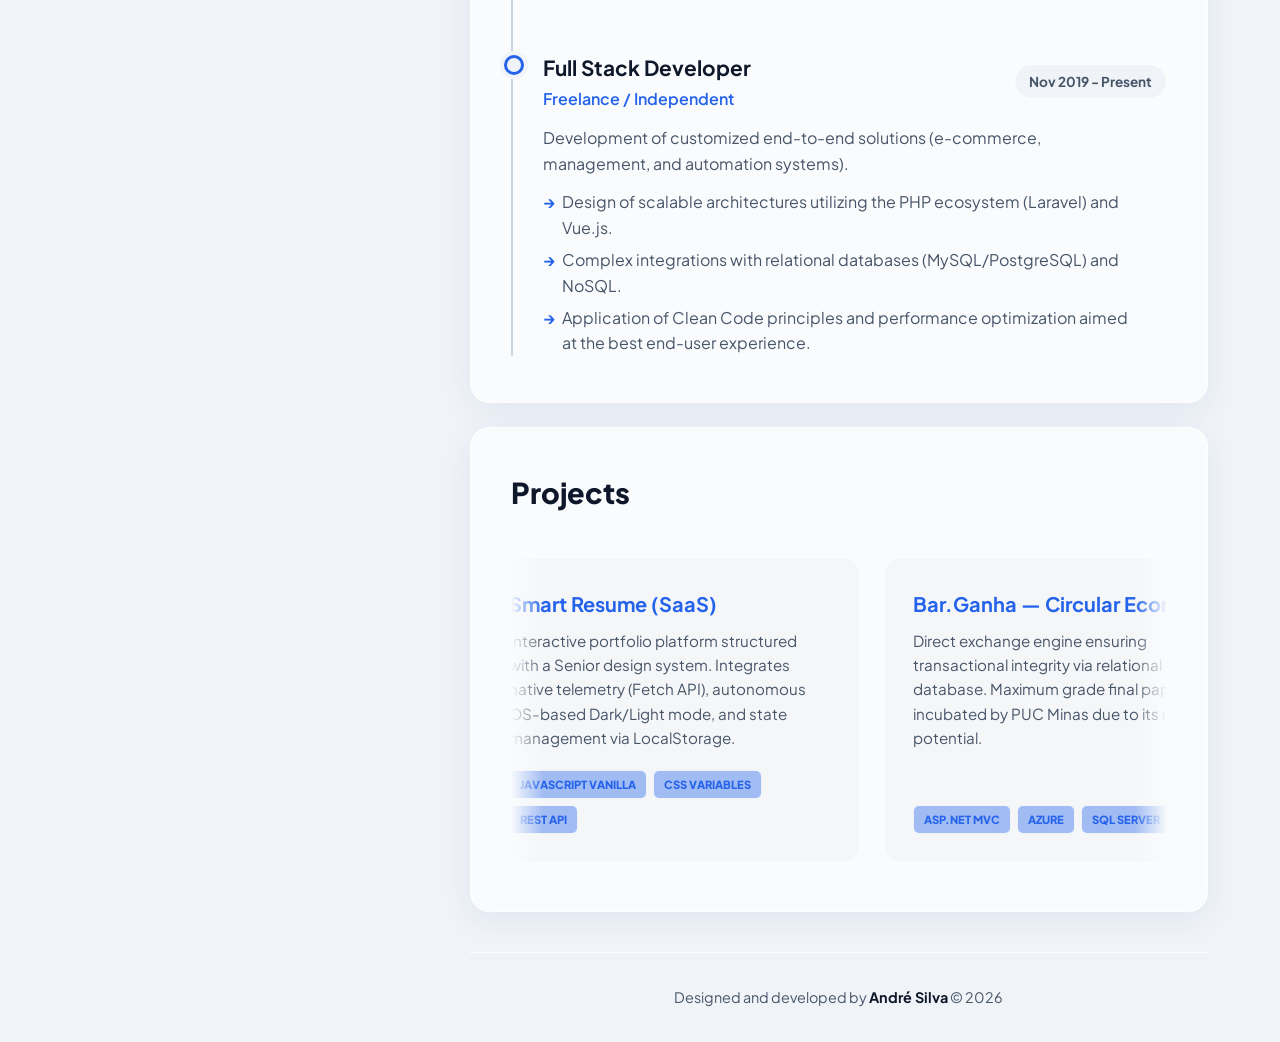
==== commit b96d0d17: "feat: adicionando icon e melhorando layout" ====
--- a/en/index.html
+++ b/en/index.html
@@ -7,7 +7,7 @@
     
     <script>
         let localTheme = localStorage.getItem('theme');
-        let sysTheme = window.matchMedia('(prefers-color-scheme: dark)').matches ? 'dark' : 'light';
+        let sysTheme = window.matchMedia('(prefers-color-scheme: light)').matches ? 'light' : 'dark';
         let currentTheme = localTheme || sysTheme;
         document.documentElement.setAttribute('data-theme', currentTheme);
     </script>
@@ -16,6 +16,7 @@
     <meta name="theme-color" content="#020617" media="(prefers-color-scheme: dark)">
     <meta name="color-scheme" content="light dark">
 
+    <link rel="icon" type="image/svg+xml" href="data:image/svg+xml,<svg xmlns='http://www.w3.org/2000/svg' viewBox='0 0 24 24' fill='none' stroke='%237c3aed' stroke-width='2' stroke-linecap='round' stroke-linejoin='round'><polyline points='16 18 22 12 16 6'></polyline><polyline points='8 6 2 12 8 18'></polyline></svg>">
     <link rel="preconnect" href="https://fonts.googleapis.com">
     <link rel="preconnect" href="https://fonts.gstatic.com" crossorigin>
     <link href="https://fonts.googleapis.com/css2?family=Plus+Jakarta+Sans:wght@400;500;600;700;800&display=swap" rel="stylesheet">
@@ -52,7 +53,7 @@
                             </svg>
                         </a>
 
-                        <a href="https://docs.google.com/document/d/1E7lrTPY4NHcKf4jUF34Z9VyZpuNGYJ7DZqdQ0Kn_sA4/export?format=pdf" class="cv-icon-btn" title="Baixar PDF">
+                        <a href="https://docs.google.com/document/d/1E7lrTPY4NHcKf4jUF34Z9VyZpuNGYJ7DZqdQ0Kn_sA4/export?format=pdf&tab=t.0" class="cv-icon-btn" title="Baixar PDF">
                             <svg viewBox="0 0 24 24" fill="none" stroke="currentColor" stroke-width="2" stroke-linecap="round" stroke-linejoin="round">
                                 <path d="M21 15v4a2 2 0 0 1-2 2H5a2 2 0 0 1-2-2v-4"></path>
                                 <polyline points="7 10 12 15 17 10"></polyline>
--- a/style.css
+++ b/style.css
@@ -235,4 +235,11 @@
 
 .cv-icon-btn:active {
     transform: translateY(0);
+}
+
+/* Tratamento específico para Mobile */
+@media (max-width: 768px) {
+    .cv-action-group {
+        margin-bottom: 1.5rem; /* Respiro balanceado para telas menores */
+    }
 }
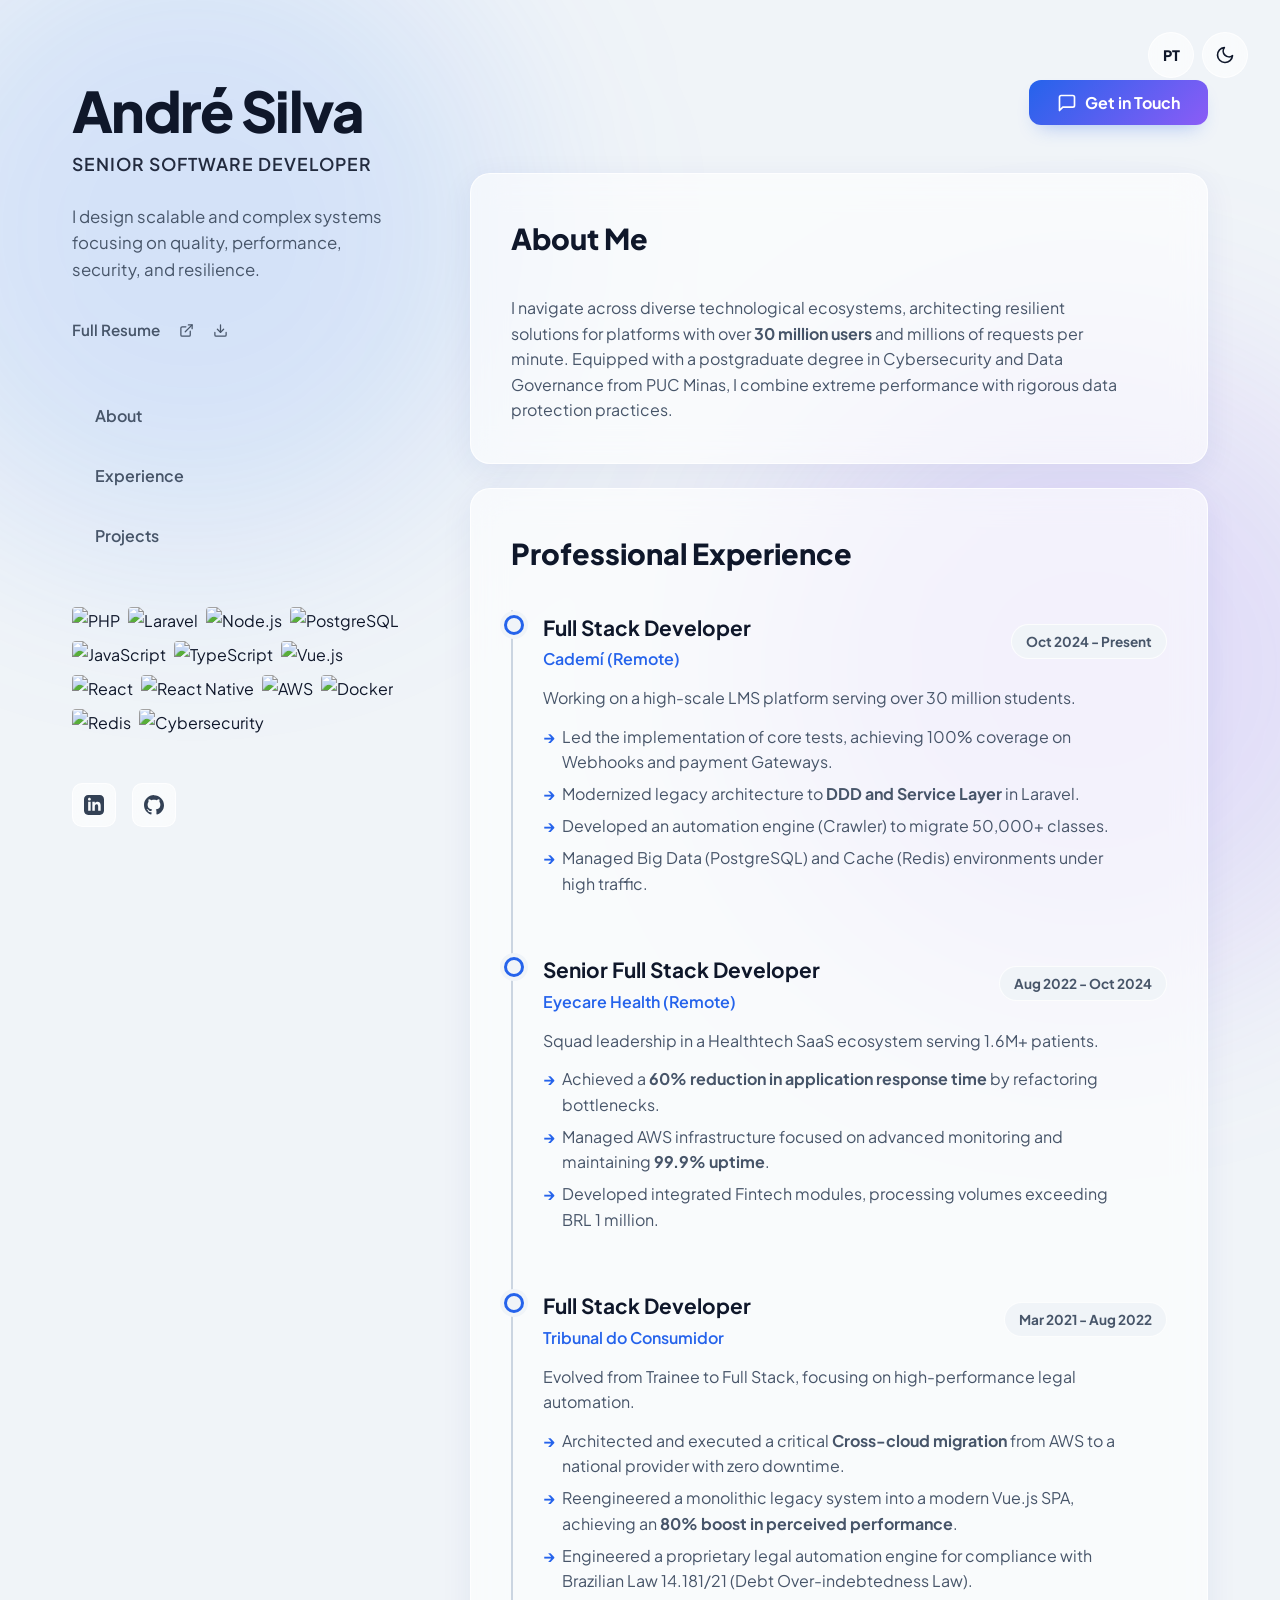
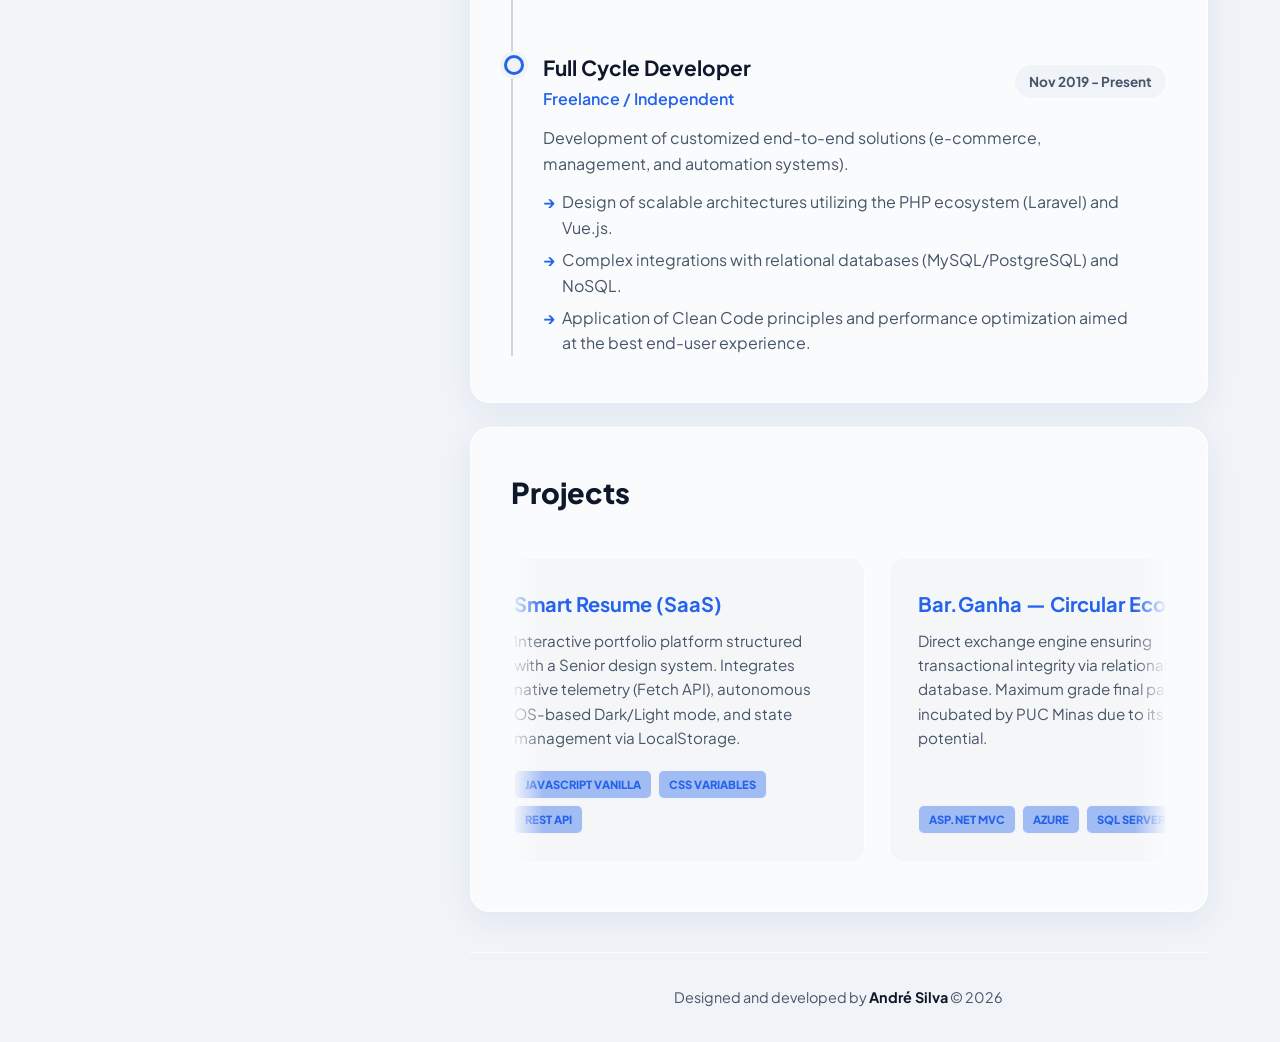
==== commit 0b3c87df: "fix: melhorando titulos experiencias" ====
--- a/en/index.html
+++ b/en/index.html
@@ -178,7 +178,7 @@
                         <div class="timeline-item">
                             <div class="job-header">
                                 <div class="job-title-group">
-                                    <div class="job-title">Full Stack Developer</div>
+                                    <div class="job-title">Full Cycle Developer</div>
                                     <div class="job-company">Freelance / Independent</div>
                                 </div>
                                 <div class="job-date">Nov 2019 - Present</div>
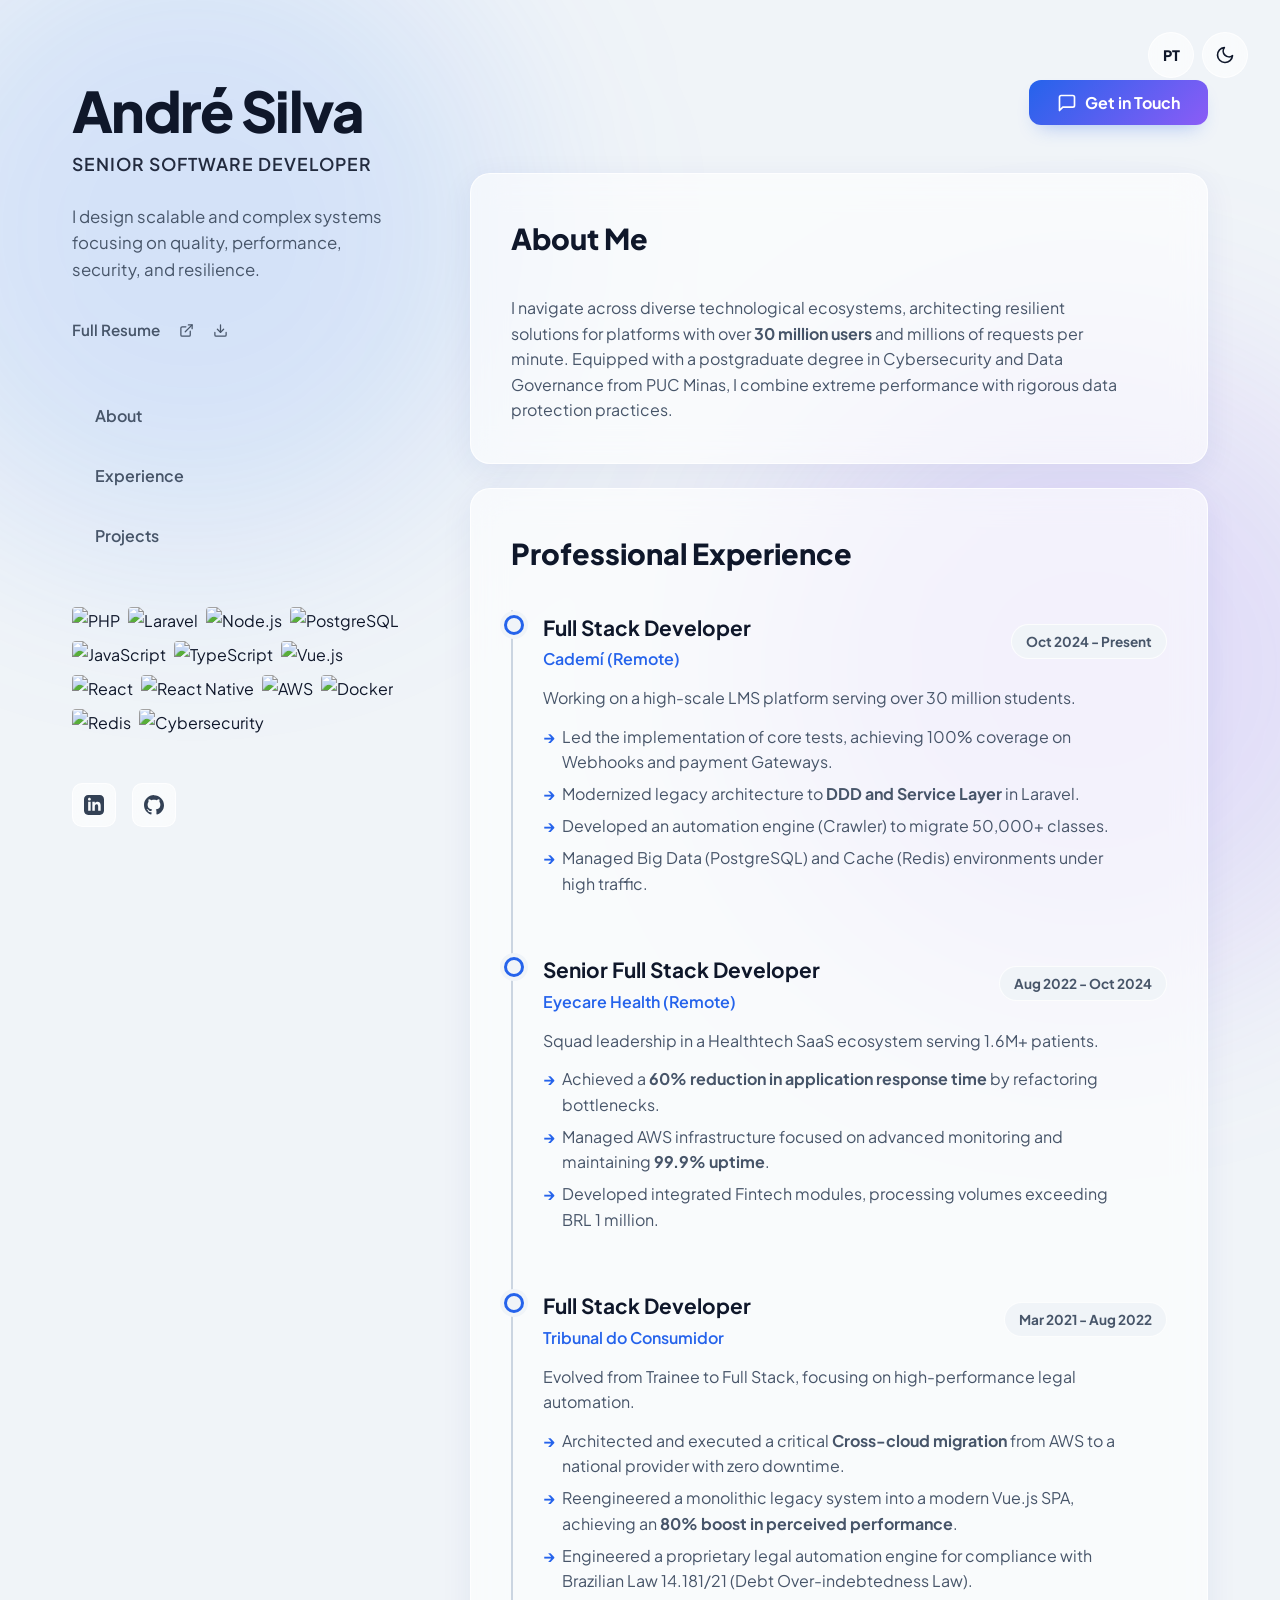
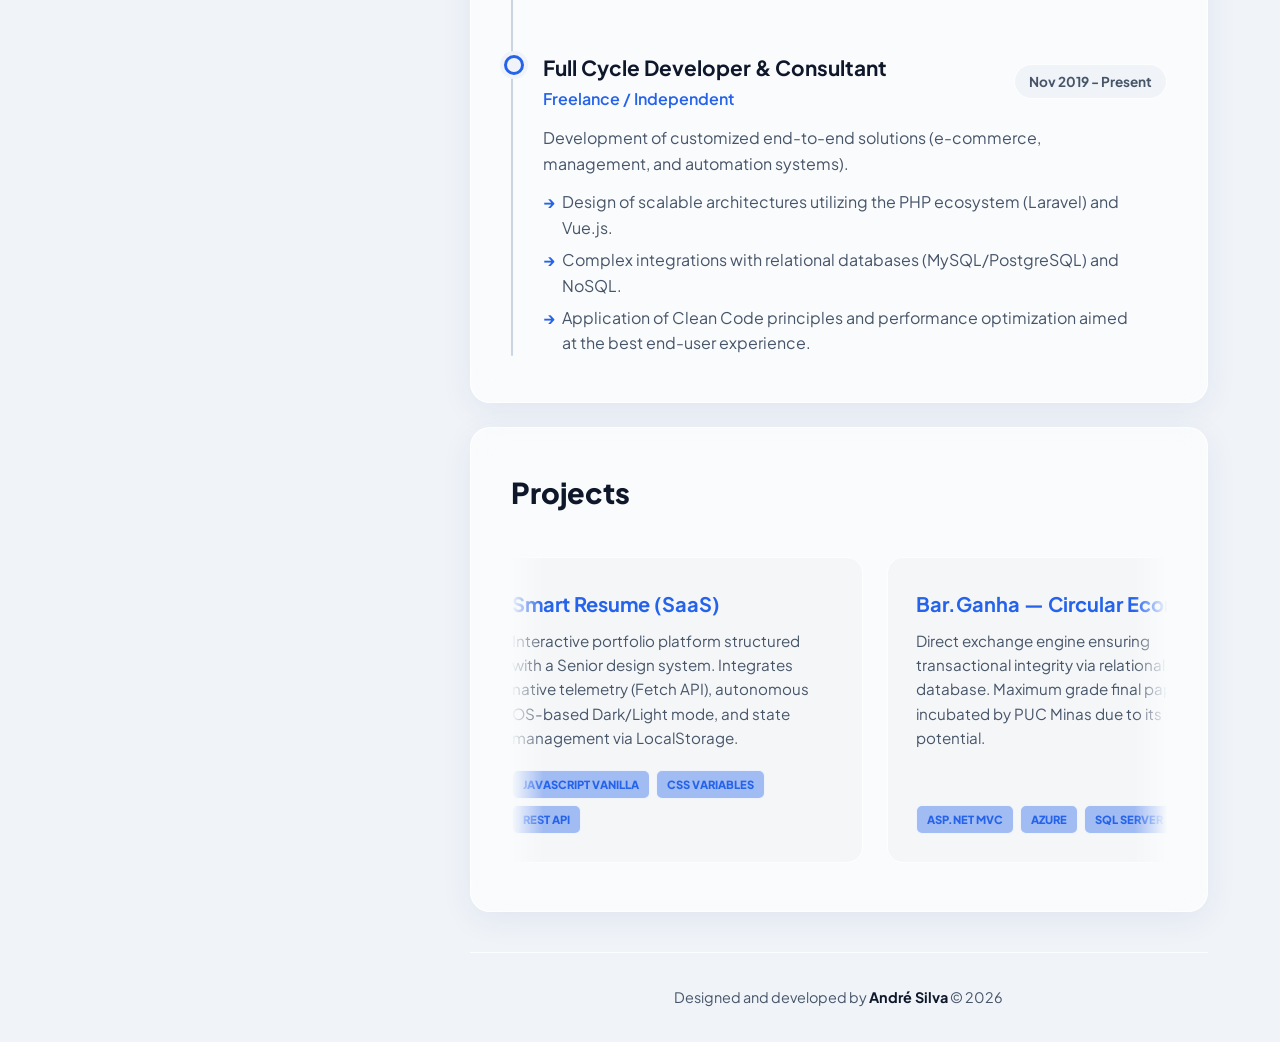
==== commit d988aaf0: "fix: melhorando titulos experiencias 2" ====
--- a/en/index.html
+++ b/en/index.html
@@ -178,7 +178,7 @@
                         <div class="timeline-item">
                             <div class="job-header">
                                 <div class="job-title-group">
-                                    <div class="job-title">Full Cycle Developer</div>
+                                    <div class="job-title">Full Cycle Developer & Consultant</div>
                                     <div class="job-company">Freelance / Independent</div>
                                 </div>
                                 <div class="job-date">Nov 2019 - Present</div>
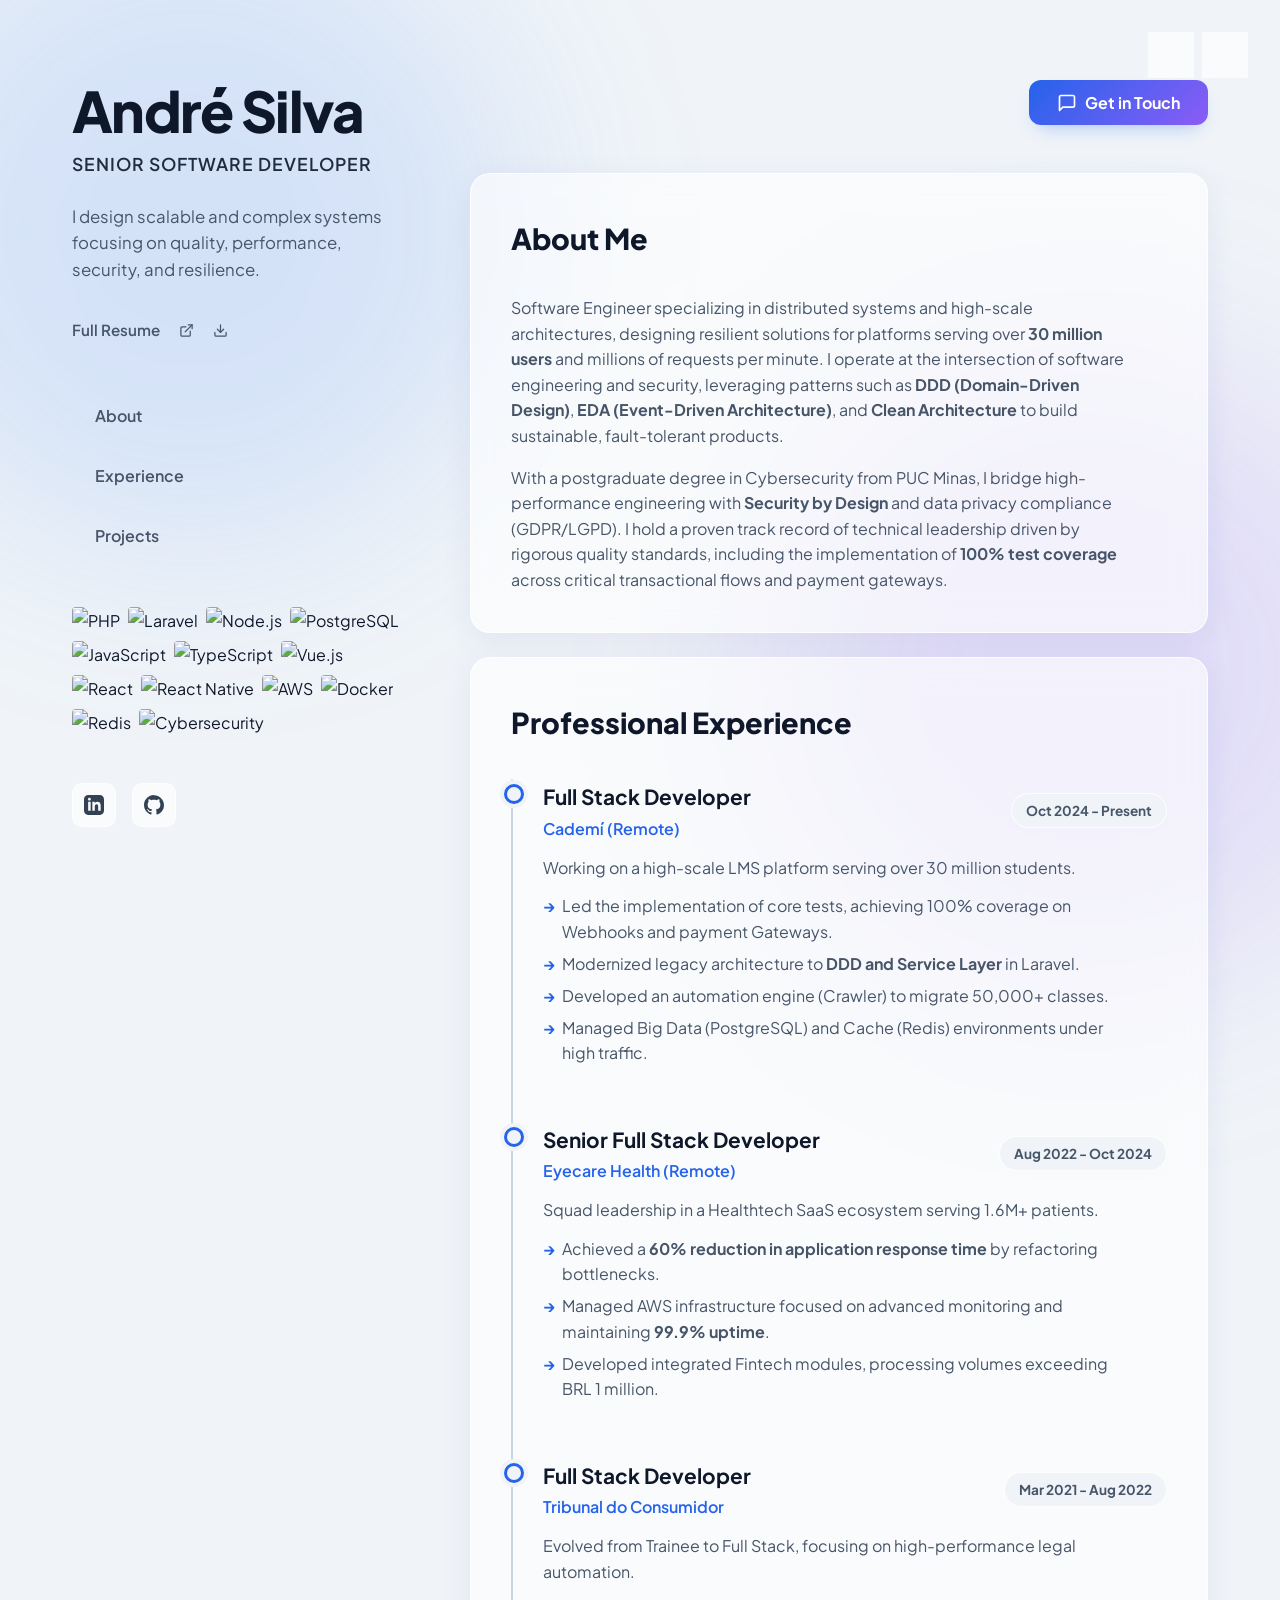
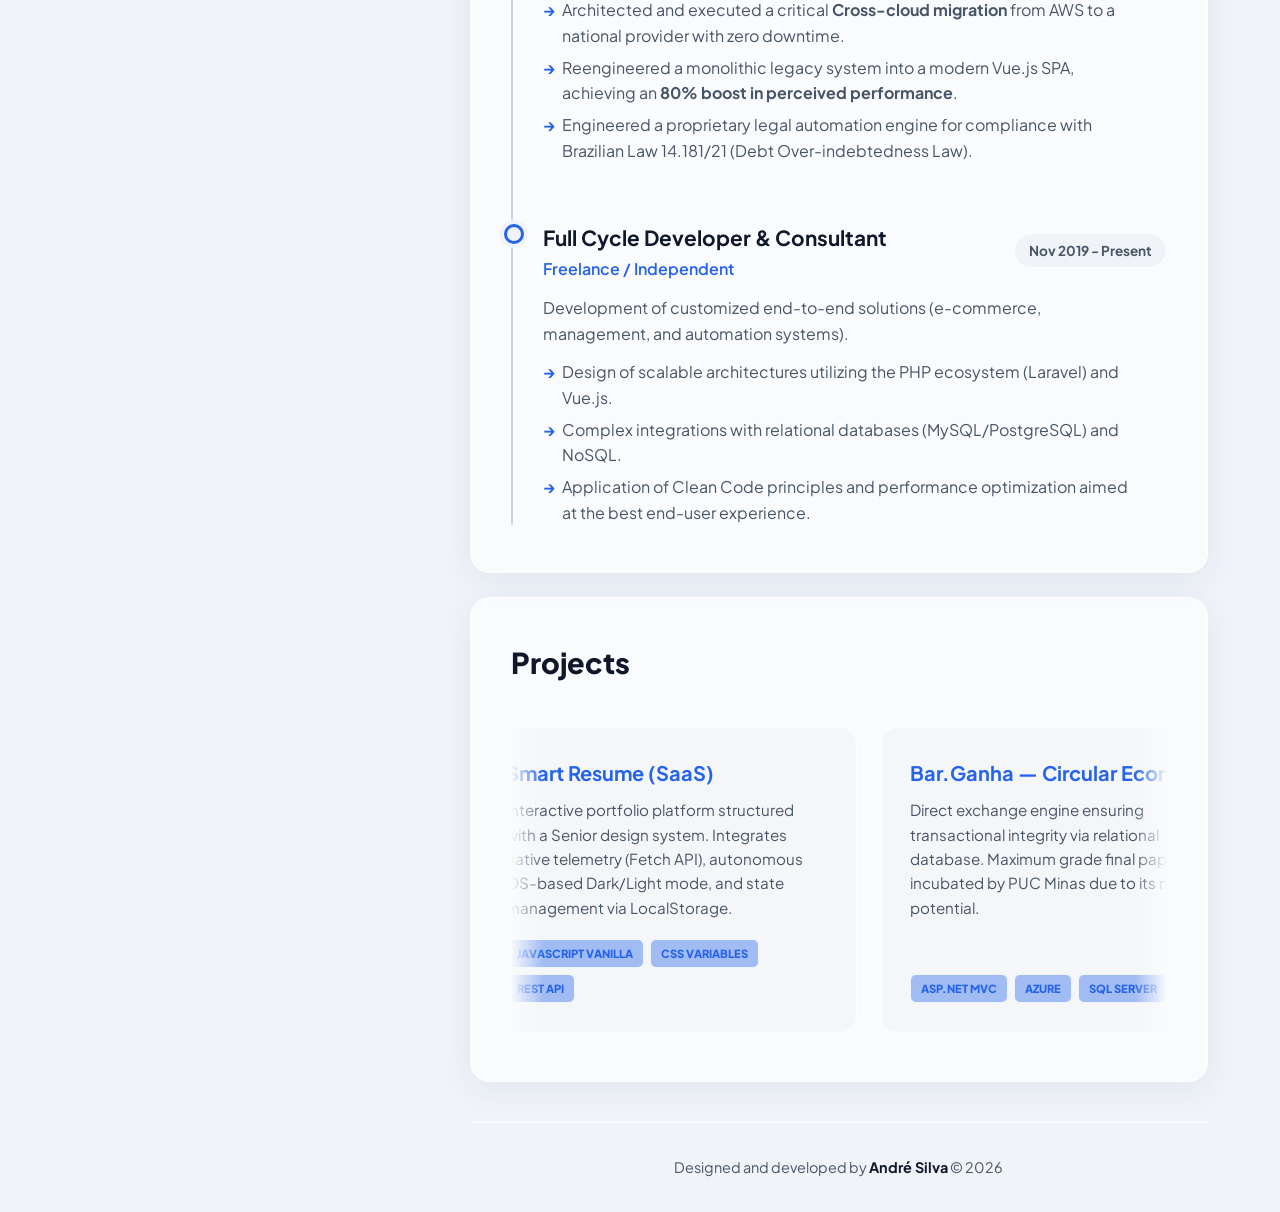
==== commit 97af89aa: "fix: modificando sobre mim e adicionando readme" ====
--- a/en/index.html
+++ b/en/index.html
@@ -112,7 +112,14 @@
             <section id="about">
                 <div class="glass-panel">
                     <h2 class="section-header">About Me</h2>
-                    <p class="job-desc">I navigate across diverse technological ecosystems, architecting resilient solutions for platforms with over <strong>30 million users</strong> and millions of requests per minute. Equipped with a postgraduate degree in Cybersecurity and Data Governance from PUC Minas, I combine extreme performance with rigorous data protection practices.</p>
+                    <p class="job-desc">
+                        Software Engineer specializing in distributed systems and high-scale architectures, designing resilient solutions for platforms serving over <strong>30 million users</strong> and millions of requests per minute. 
+                        I operate at the intersection of software engineering and security, leveraging patterns such as <strong>DDD (Domain-Driven Design)</strong>, <strong>EDA (Event-Driven Architecture)</strong>, and <strong>Clean Architecture</strong> to build sustainable, fault-tolerant products.
+                    </p>
+                    <p class="job-desc" style="margin-top: 1rem;">
+                        With a postgraduate degree in Cybersecurity from PUC Minas, I bridge high-performance engineering with <strong>Security by Design</strong> and data privacy compliance (GDPR/LGPD). 
+                        I hold a proven track record of technical leadership driven by rigorous quality standards, including the implementation of <strong>100% test coverage</strong> across critical transactional flows and payment gateways.
+                    </p>                
                 </div>
             </section>
 
--- a/style.css
+++ b/style.css
@@ -109,6 +109,7 @@
 [data-theme="dark"] .project-card { background: rgba(255,255,255,0.03); }
 .project-card:hover { border-color: var(--primary); box-shadow: var(--card-shadow); }
 .project-card h3 { font-size: 1.25rem; font-weight: 700; color: var(--primary); margin-bottom: 0.5rem; }
+[data-theme="dark"] .project-card h3 { color: #ffffff; }
 .project-card p { font-size: 0.95rem; color: var(--text-muted); margin-bottom: 1.2rem; line-height: 1.6; }
 .project-tags { display: flex; flex-wrap: wrap; gap: 6px; }
 .tag { font-size: 0.7rem; font-weight: 800; text-transform: uppercase; background: var(--primary-glow); color: var(--primary); padding: 4px 10px; border-radius: 6px; border: 1px solid var(--card-border); }
@@ -242,4 +243,11 @@
     .cv-action-group {
         margin-bottom: 1.5rem; /* Respiro balanceado para telas menores */
     }
+}
+
+/* Override exclusivo para Dark Mode (Contraste Corrigido) */
+[data-theme="dark"] .tag {
+    color: #ffffff; /* Fonte branca/gelo para saltar do fundo */
+    background: rgba(59, 130, 246, 0.2); /* Reduz o alfa do fundo para 20% */
+    border-color: rgba(59, 130, 246, 0.4); /* Borda sutil acompanhando a cor primária */
 }
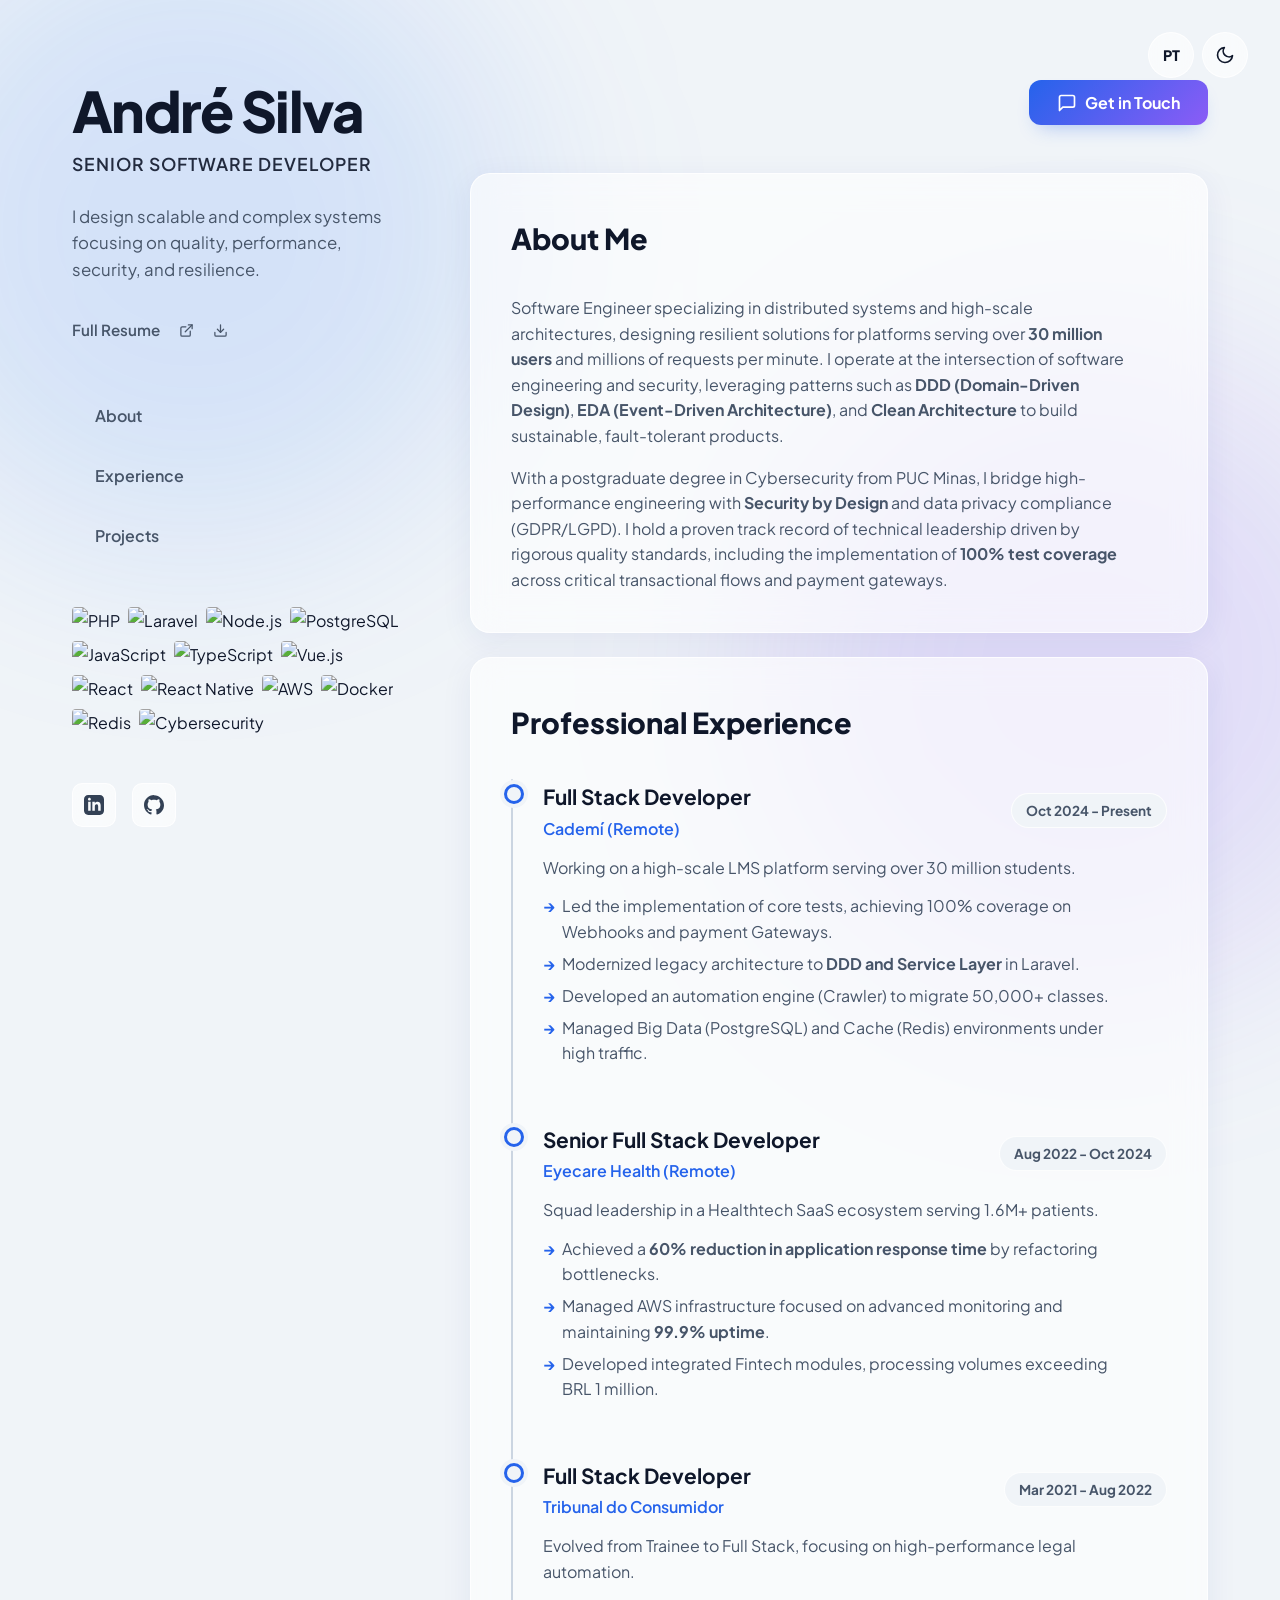
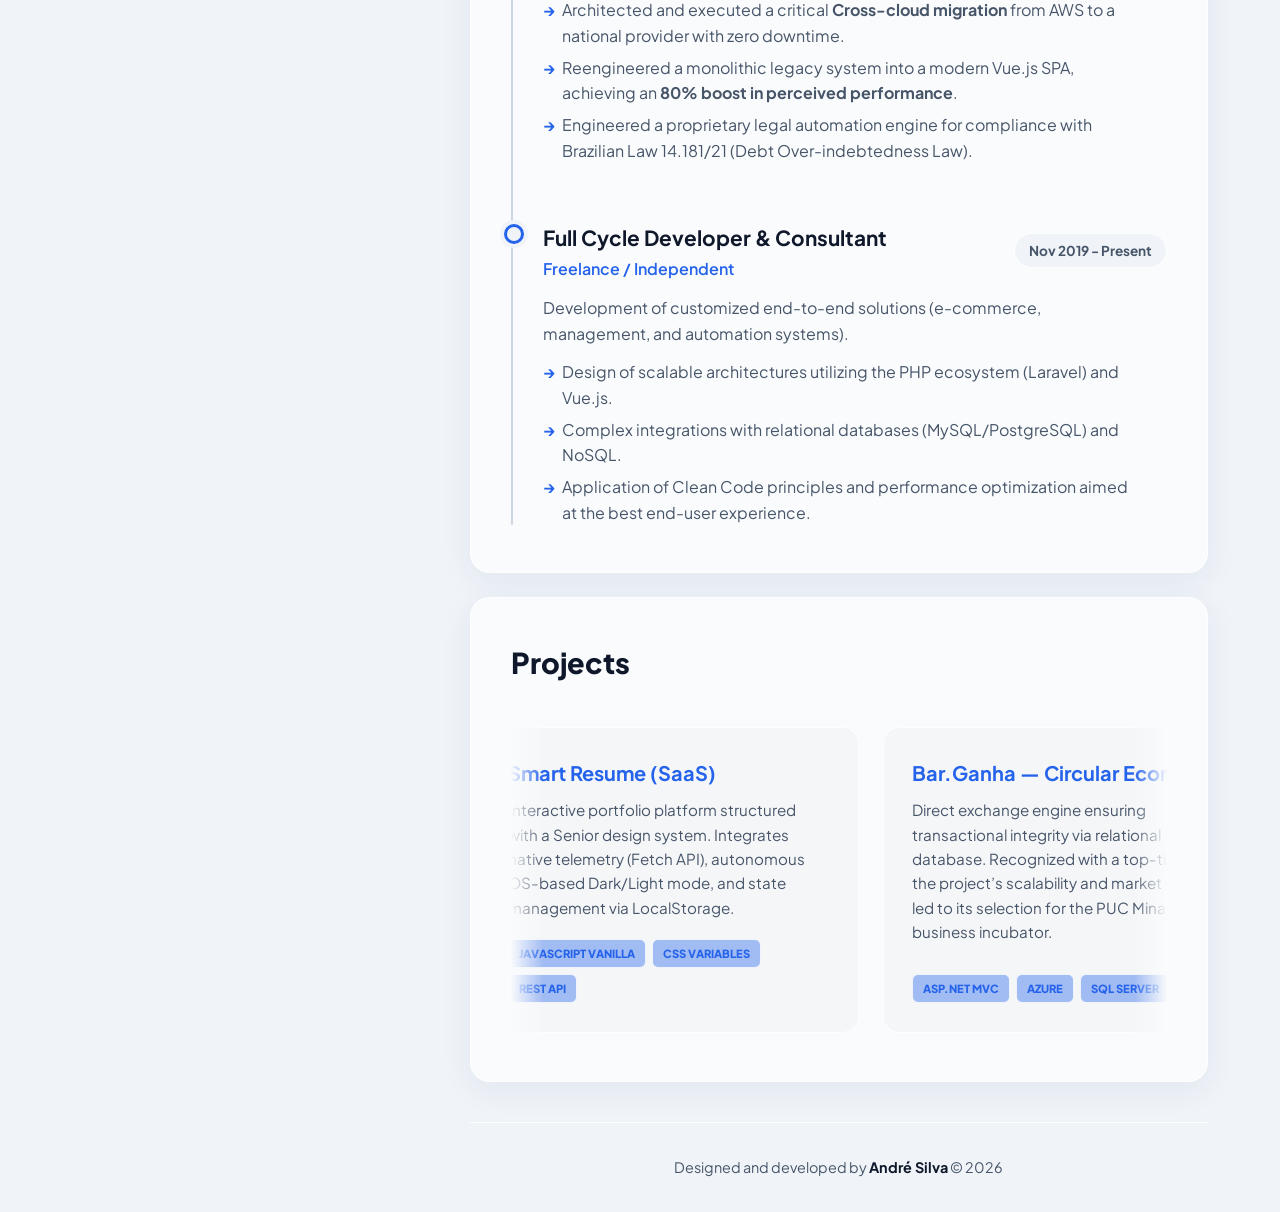
==== commit 3b3dba5e: "fix: corrigindo texto Bar Ganha" ====
--- a/en/index.html
+++ b/en/index.html
@@ -90,10 +90,10 @@
 
             <div class="social-container">
                 <div class="social-links">
-                    <a href="https://linkedin.com/in/andre1753" class="social-btn" target="_blank" title="LinkedIn">
+                    <a href="https://linkedin.com/in/andreodev" class="social-btn" target="_blank" title="LinkedIn">
                         <svg viewBox="0 0 24 24"><path d="M19 0h-14c-2.761 0-5 2.239-5 5v14c0 2.761 2.239 5 5 5h14c2.762 0 5-2.239 5-5v-14c0-2.761-2.238-5-5-5zm-11 19h-3v-11h3v11zm-1.5-12.268c-.966 0-1.75-.79-1.75-1.764s.784-1.764 1.75-1.764 1.75.79 1.75 1.764-.783 1.764-1.75 1.764zm13.5 12.268h-3v-5.604c0-3.368-4-3.113-4 0v5.604h-3v-11h3v1.765c1.396-2.586 7-2.777 7 2.476v6.759z"/></svg>
                     </a>
-                    <a href="https://github.com/Andre1753" class="social-btn" target="_blank" title="GitHub">
+                    <a href="https://github.com/andreodevv" class="social-btn" target="_blank" title="GitHub">
                         <svg viewBox="0 0 24 24"><path d="M12 0c-6.626 0-12 5.373-12 12 0 5.302 3.438 9.8 8.207 11.387.599.111.793-.261.793-.577v-2.234c-3.338.726-4.033-1.416-4.033-1.416-.546-1.387-1.333-1.756-1.333-1.756-1.089-.745.083-.729.083-.729 1.205.084 1.839 1.237 1.839 1.237 1.07 1.834 2.807 1.304 3.492.997.107-.775.418-1.305.76-1.604-2.665-.3-5.466-1.332-5.466-5.93 0-1.31.469-2.381 1.236-3.221-.124-.303-.535-1.524.117-3.176 0 0 1.008-.322 3.3 1.23.96-.267 1.98-.399 3-.405 1.02.006 2.04.138 3 .405 2.28-1.552 3.285-1.23 3.285-1.23.645 1.653.24 2.873.12 3.176.765.84 1.23 1.91 1.23 3.22 0 4.61-2.805 5.625-5.475 5.92.42.36.81 1.096.81 2.22 0 1.606-.015 2.896-.015 3.286 0 .315.21.69.825.57C20.565 22.092 24 17.592 24 12.297c0-6.627-5.373-12-12-12"/></svg>
                     </a>
                 </div>
@@ -223,7 +223,7 @@
                             <div class="project-card">
                                 <div>
                                     <h3>Bar.Ganha — Circular Economy</h3>
-                                    <p>Direct exchange engine ensuring transactional integrity via relational database. Maximum grade final paper, incubated by PUC Minas due to its market potential.</p>
+                                    <p>Direct exchange engine ensuring transactional integrity via relational database. Recognized with a top-tier grade, the project’s scalability and market viability led to its selection for the PUC Minas business incubator.</p>
                                 </div>
                                 <div class="project-tags">
                                     <span class="tag">ASP.NET MVC</span><span class="tag">Azure</span><span class="tag">SQL Server</span>
@@ -247,46 +247,6 @@
                                 </div>
                                 <div class="project-tags">
                                     <span class="tag">Livewire</span><span class="tag">MySQL</span><span class="tag">Tailwind CSS</span>
-                                </div>
-                            </div>
-
-                            <div class="project-card">
-                                <div>
-                                    <h3>Smart Resume (SaaS)</h3>
-                                    <p>Interactive portfolio platform structured with a Senior design system. Integrates native telemetry (Fetch API), autonomous OS-based Dark/Light mode, and state management via LocalStorage.</p>
-                                </div>
-                                <div class="project-tags">
-                                    <span class="tag">JavaScript Vanilla</span><span class="tag">CSS Variables</span><span class="tag">REST API</span>
-                                </div>
-                            </div>
-
-                            <div class="project-card">
-                                <div>
-                                    <h3>Bar.Ganha — Circular Economy</h3>
-                                    <p>Direct exchange engine ensuring transactional integrity via relational database. Maximum grade final paper, incubated by PUC Minas due to its market potential.</p>
-                                </div>
-                                <div class="project-tags">
-                                    <span class="tag">ASP.NET MVC</span><span class="tag">Azure</span><span class="tag">SQL Server</span>
-                                </div>
-                            </div>
-                            
-                            <div class="project-card">
-                                <div>
-                                    <h3>CalorieCounter</h3>
-                                    <p>Predictive biophysical calculation engine and nutritional management system built strictly on Clean Architecture principles, ensuring total logic decoupling via the Repository Pattern.</p>
-                                </div>
-                                <div class="project-tags">
-                                    <span class="tag">Laravel</span><span class="tag">Vue.js</span><span class="tag">PostgreSQL</span>
-                                </div>
-                            </div>
-
-                            <div class="project-card">
-                                <div>
-                                    <h3>FinImprover — Dashboards</h3>
-                                    <p>Corporate solution focused on reactivity and low latency. Automates the migration of complex spreadsheet workflows into a centralized database with dynamic financial intelligence chart generation.</p>
-                                </div>
-                                <div class="project-tags">
-                                    <span class="tag">Laravel</span><span class="tag">Livewire</span><span class="tag">MySQL</span>
                                 </div>
                             </div>
                         </div>
